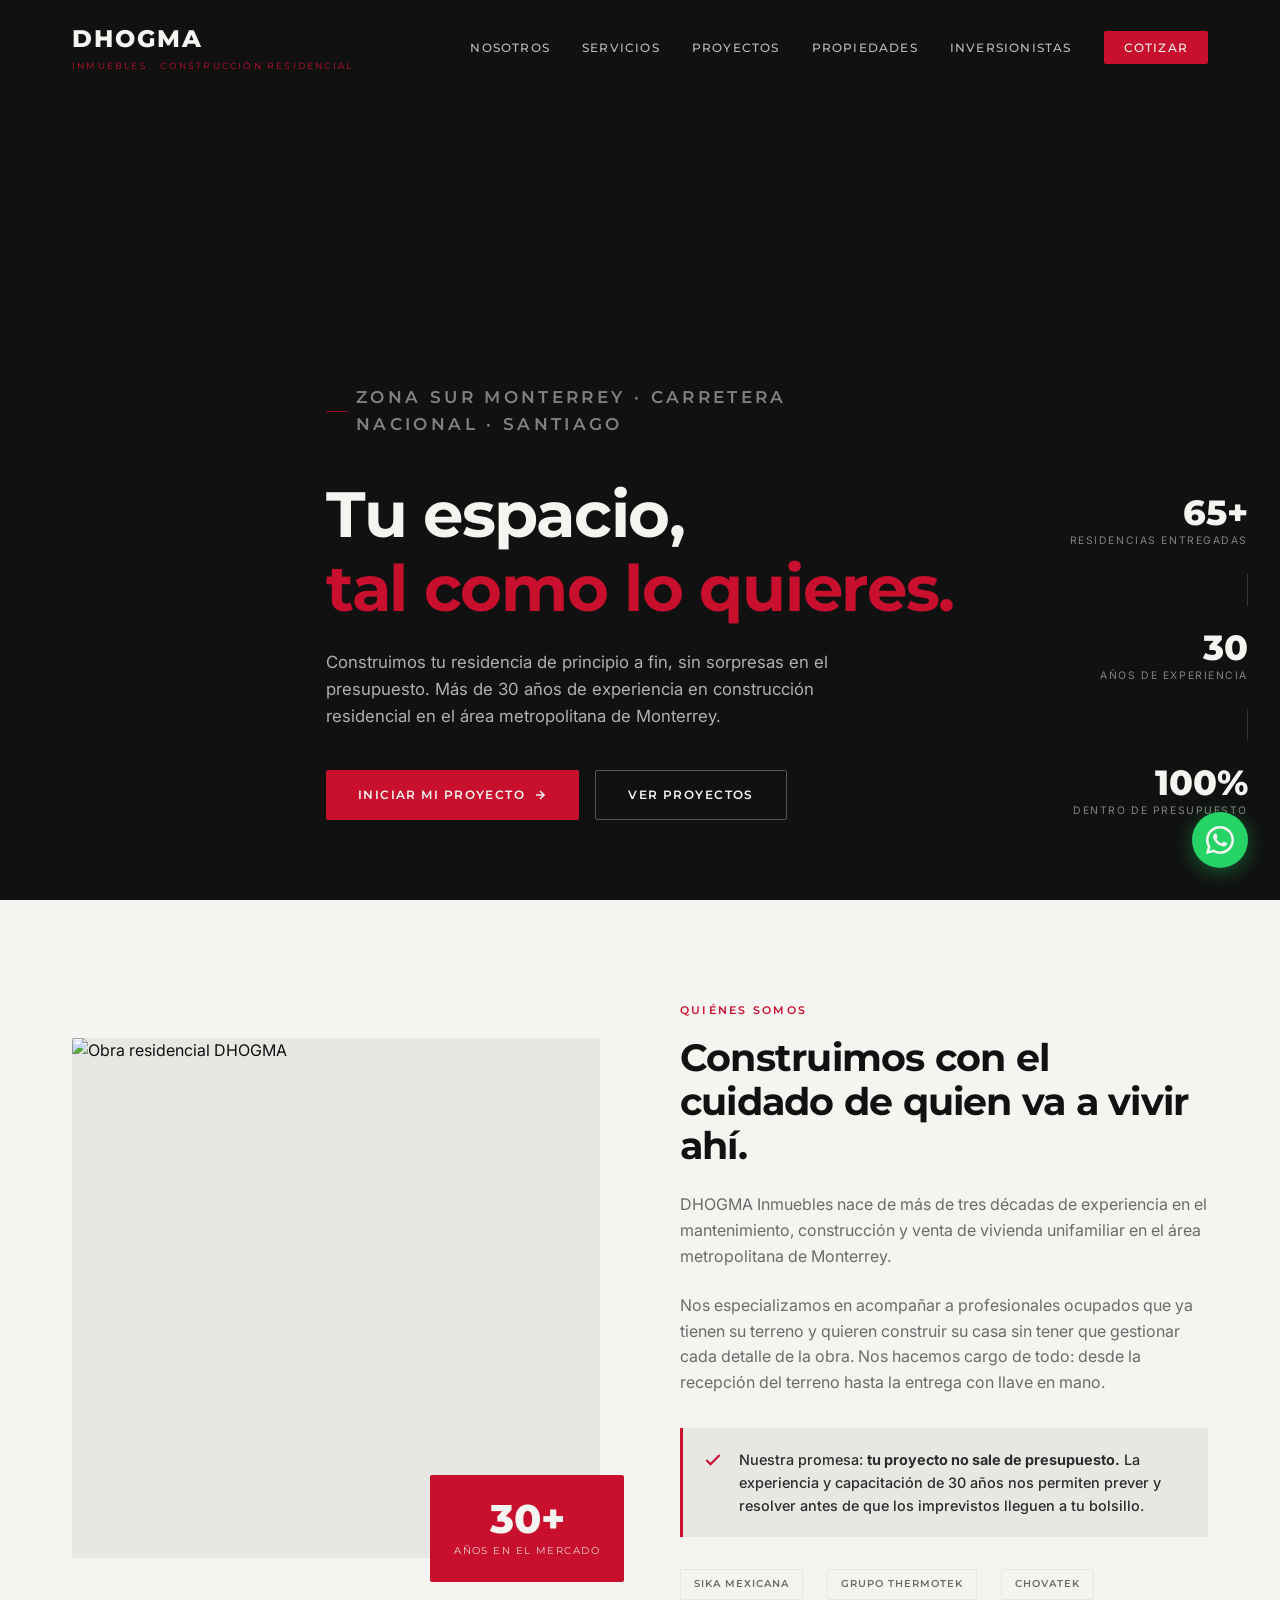
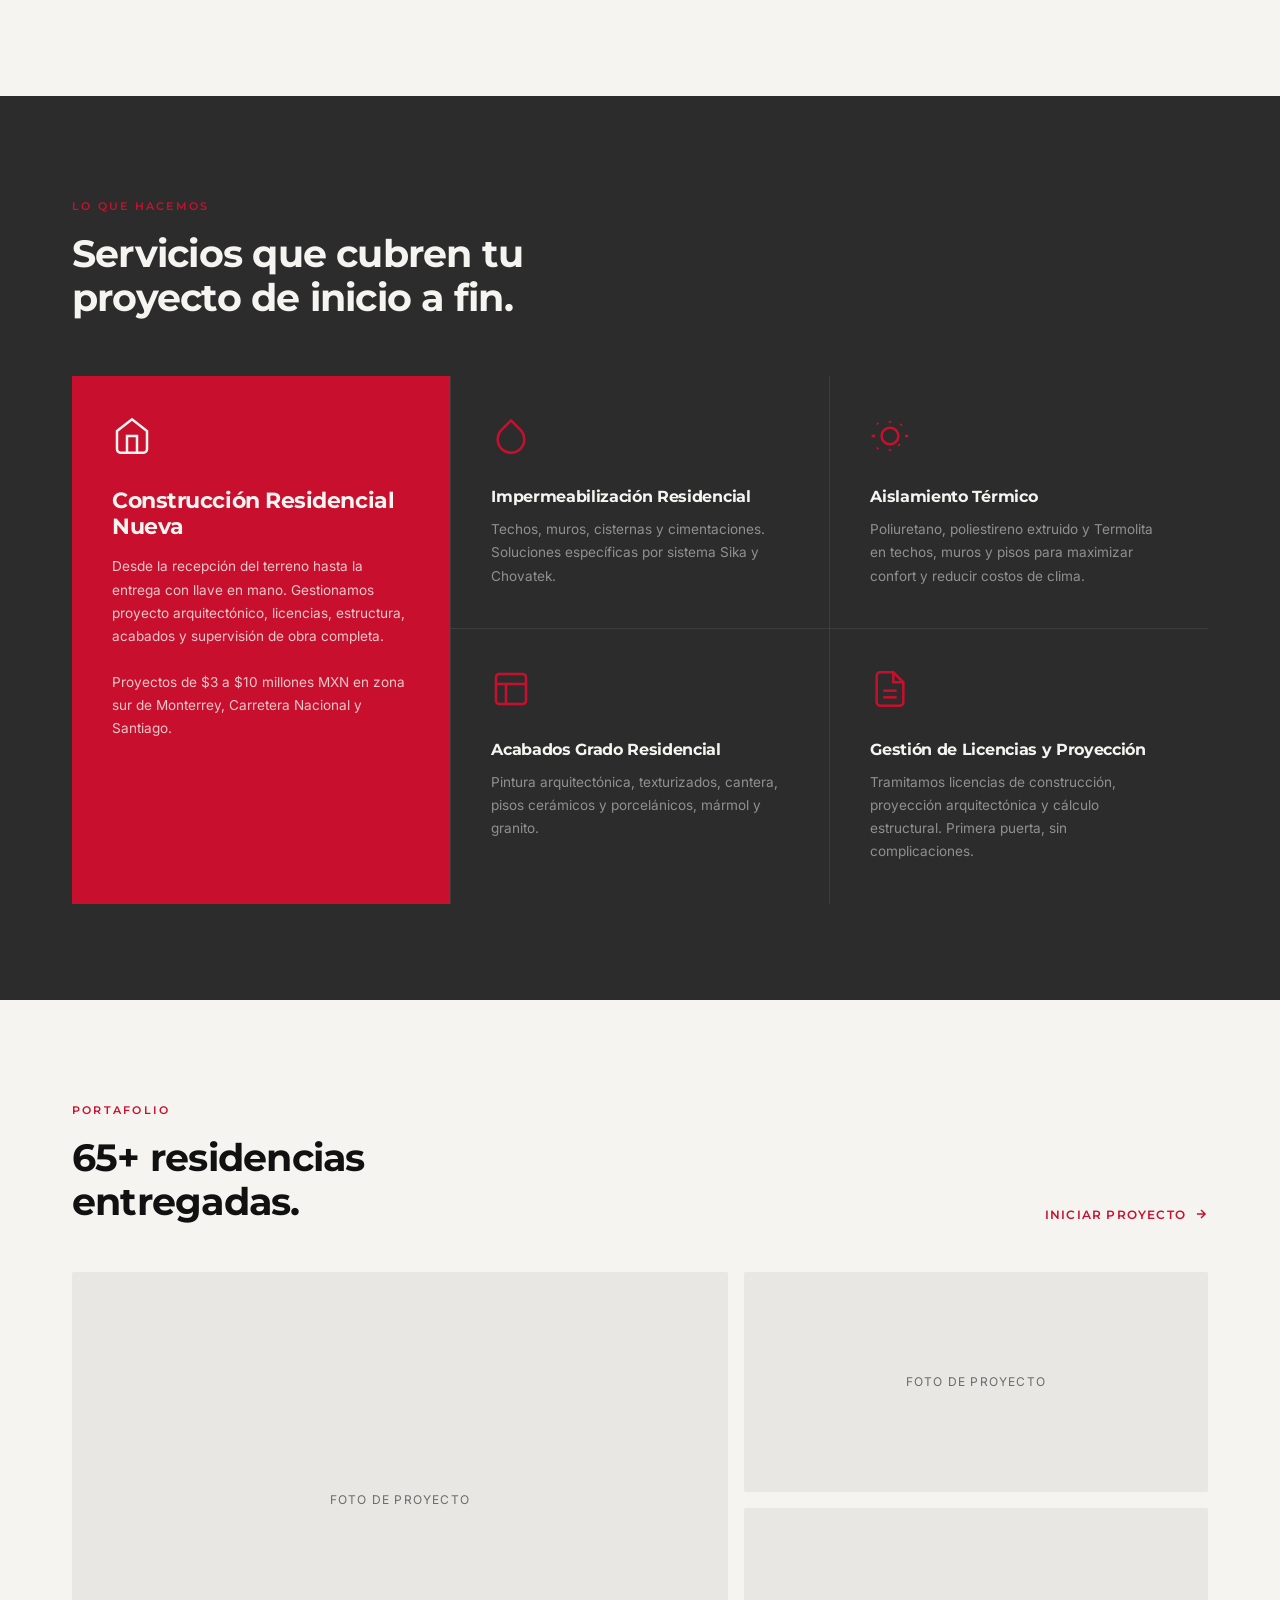
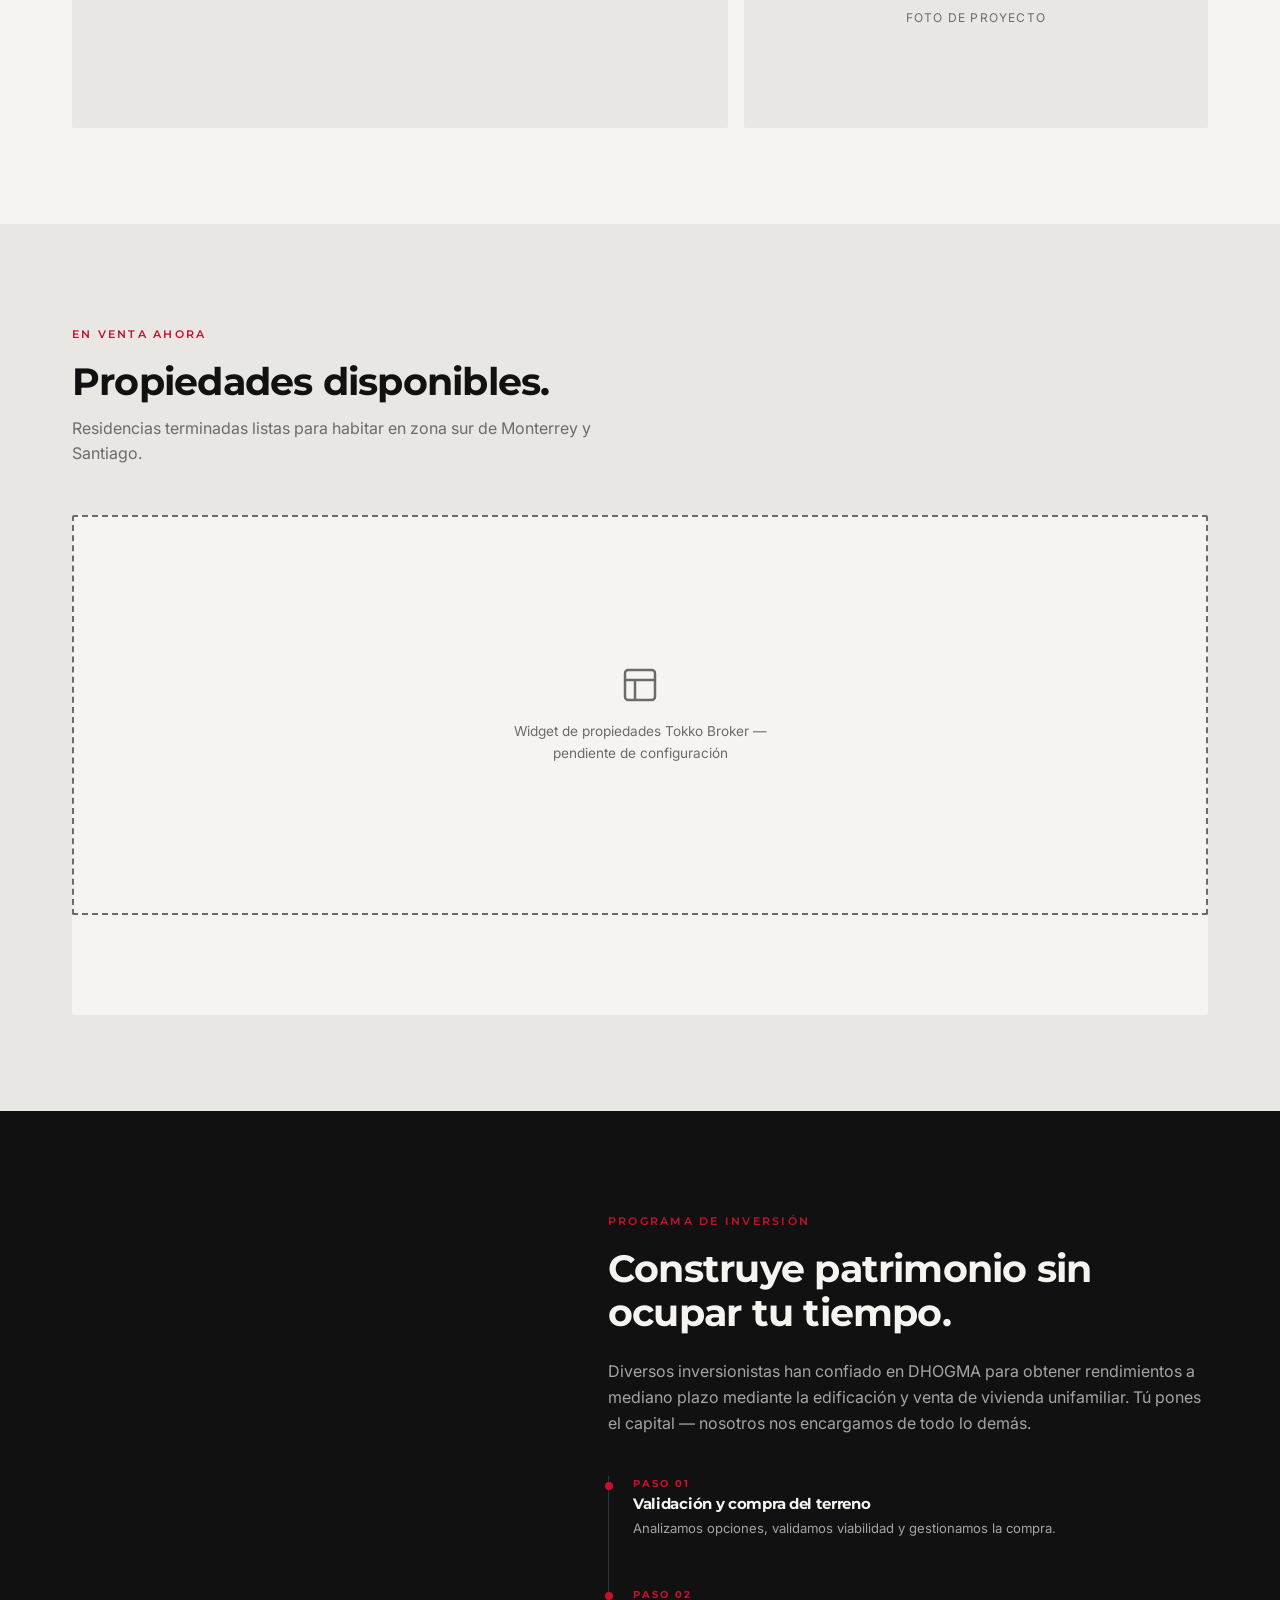
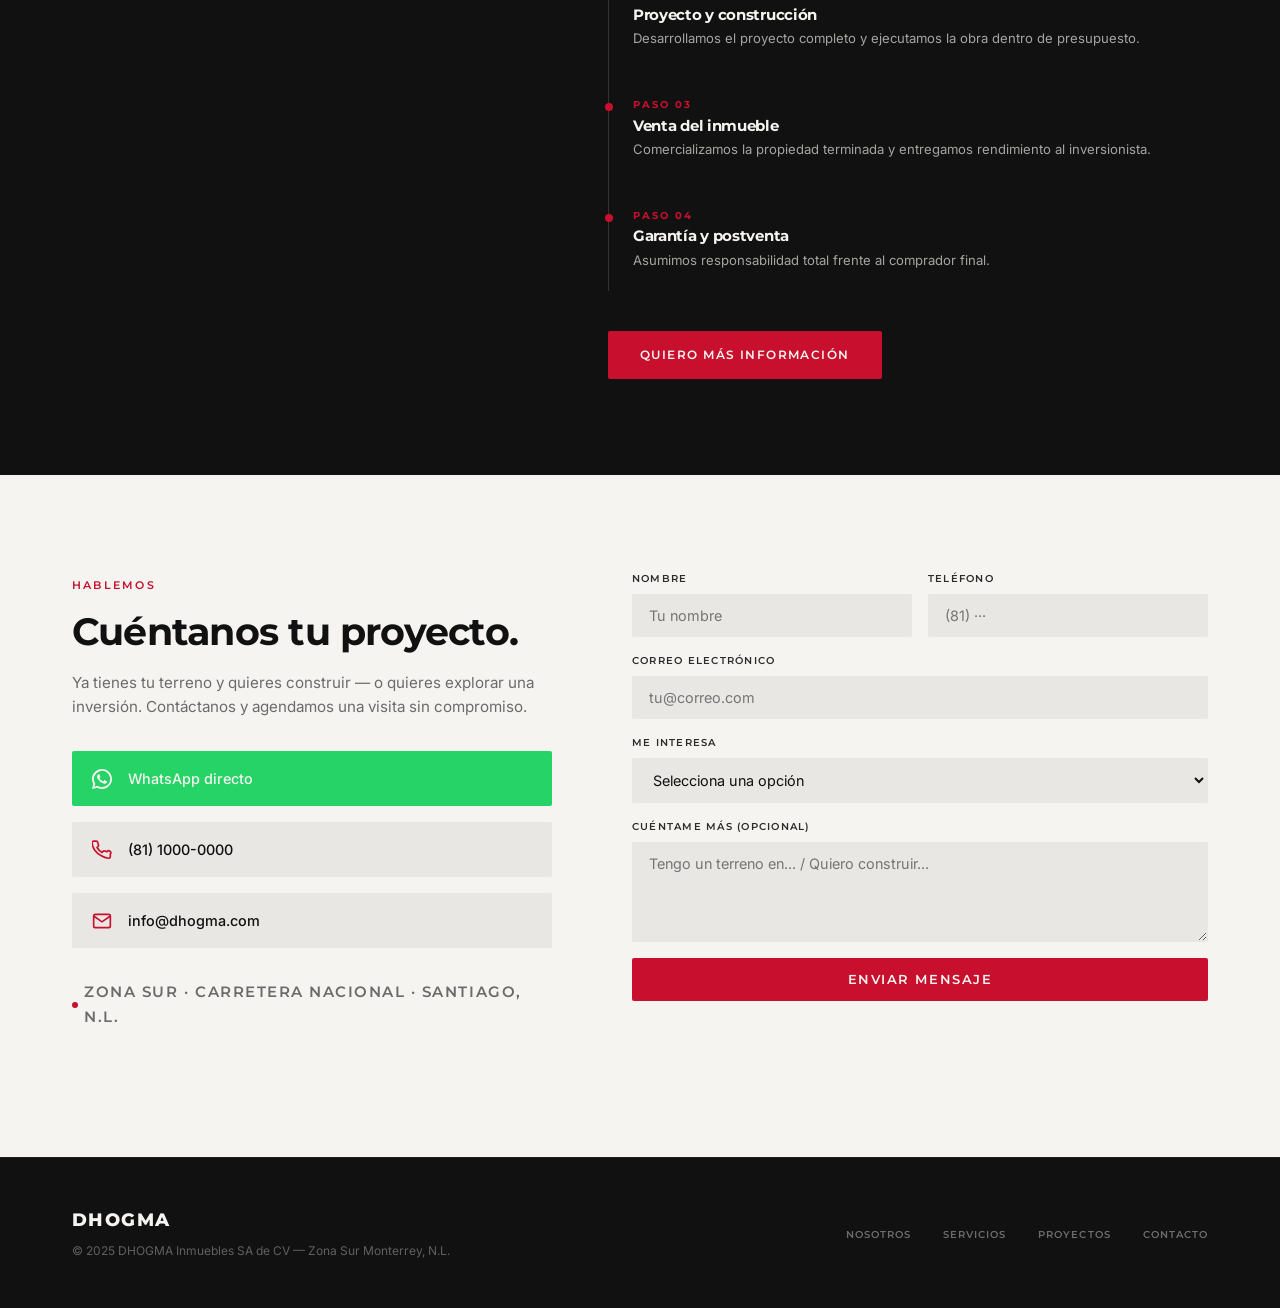
==== index.html @ c8e058e9 "Initial commit — DHOGMA Inmuebles static site" ====
<!DOCTYPE html>
<html lang="es">
<head>
  <meta charset="UTF-8" />
  <meta name="viewport" content="width=device-width, initial-scale=1.0" />
  <title>DHOGMA Inmuebles — Construcción Residencial en Monterrey</title>
  <meta name="description" content="Más de 30 años construyendo residencias en zona sur de Monterrey y Santiago. Proyecto y construcción sin salir de presupuesto." />
  <meta name="keywords" content="construcción residencial Monterrey, constructora zona sur Monterrey, construcción Santiago NL, impermeabilización Monterrey" />

  <!-- Open Graph -->
  <meta property="og:title" content="DHOGMA Inmuebles — Tu espacio, tal como lo quieres" />
  <meta property="og:description" content="Más de 30 años construyendo residencias. Sin salir de presupuesto." />
  <meta property="og:type" content="website" />

  <!-- Fonts -->
  <link rel="preconnect" href="https://fonts.googleapis.com" />
  <link rel="preconnect" href="https://fonts.gstatic.com" crossorigin />
  <link href="https://fonts.googleapis.com/css2?family=Montserrat:wght@400;500;600;700;800&family=Inter:wght@400;500&display=swap" rel="stylesheet" />

  <link rel="stylesheet" href="css/styles.css" />

  <style>
    /* Fade-in animation */
    .fade-in {
      opacity: 0;
      transform: translateY(24px);
      transition: opacity 0.6s ease, transform 0.6s ease;
    }
    .fade-in.visible {
      opacity: 1;
      transform: translateY(0);
    }
  </style>
</head>
<body>

  <!-- ══════════════════════════════════════════
       NAVBAR
  ══════════════════════════════════════════ -->
  <nav class="navbar" id="navbar">
    <div class="container">
      <a href="#hero" class="logo">
        <span class="logo-name">DHOGMA</span>
        <span class="logo-sub">Inmuebles · Construcción Residencial</span>
      </a>

      <ul class="nav-links" id="nav-links">
        <li><a href="#nosotros">Nosotros</a></li>
        <li><a href="#servicios">Servicios</a></li>
        <li><a href="#proyectos">Proyectos</a></li>
        <li><a href="#propiedades">Propiedades</a></li>
        <li><a href="#inversionistas">Inversionistas</a></li>
        <li><a href="#contacto" class="nav-cta">Cotizar</a></li>
      </ul>

      <button class="hamburger" id="hamburger" aria-label="Menú">
        <span></span><span></span><span></span>
      </button>
    </div>
  </nav>

  <!-- ══════════════════════════════════════════
       HERO
  ══════════════════════════════════════════ -->
  <section id="hero">
    <div class="hero-bg"></div>
    <div class="hero-overlay"></div>

    <div class="container">
      <div class="hero-content">
        <p class="hero-tag">Zona Sur Monterrey · Carretera Nacional · Santiago</p>

        <h1>Tu espacio,<br /><em>tal como lo quieres.</em></h1>

        <p>
          Construimos tu residencia de principio a fin, sin sorpresas en el presupuesto.
          Más de 30 años de experiencia en construcción residencial en el área metropolitana de Monterrey.
        </p>

        <div class="hero-actions">
          <a href="#contacto" class="btn-primary">
            Iniciar mi proyecto
            <svg width="14" height="14" viewBox="0 0 24 24" fill="none" stroke="currentColor" stroke-width="2.5"><path d="M5 12h14M12 5l7 7-7 7"/></svg>
          </a>
          <a href="#proyectos" class="btn-outline">Ver proyectos</a>
        </div>
      </div>
    </div>

    <div class="hero-stats">
      <div class="stat-item">
        <div class="stat-number">65+</div>
        <div class="stat-label">Residencias entregadas</div>
      </div>
      <div class="stat-divider"></div>
      <div class="stat-item">
        <div class="stat-number">30</div>
        <div class="stat-label">Años de experiencia</div>
      </div>
      <div class="stat-divider"></div>
      <div class="stat-item">
        <div class="stat-number">100%</div>
        <div class="stat-label">Dentro de presupuesto</div>
      </div>
    </div>
  </section>

  <!-- ══════════════════════════════════════════
       NOSOTROS
  ══════════════════════════════════════════ -->
  <section id="nosotros">
    <div class="container">
      <div class="nosotros-grid">

        <div class="nosotros-image fade-in">
          <!-- Reemplazar con foto real de obra -->
          <img
            src="assets/images/nosotros.jpg"
            alt="Obra residencial DHOGMA"
            onerror="this.style.background='#E8E7E3'; this.style.minHeight='520px'; this.removeAttribute('src');"
          />
          <div class="nosotros-image-badge">
            <div class="num">30+</div>
            <div class="text">Años en el mercado</div>
          </div>
        </div>

        <div class="nosotros-content fade-in">
          <span class="section-label">Quiénes somos</span>
          <h2>Construimos con el cuidado de quien va a vivir ahí.</h2>

          <p>
            DHOGMA Inmuebles nace de más de tres décadas de experiencia en el
            mantenimiento, construcción y venta de vivienda unifamiliar en el área
            metropolitana de Monterrey.
          </p>

          <p>
            Nos especializamos en acompañar a profesionales ocupados que ya tienen
            su terreno y quieren construir su casa sin tener que gestionar cada
            detalle de la obra. Nos hacemos cargo de todo: desde la recepción del
            terreno hasta la entrega con llave en mano.
          </p>

          <div class="nosotros-promise">
            <svg width="20" height="20" viewBox="0 0 24 24" fill="none" stroke="#C8102E" stroke-width="2.5" style="flex-shrink:0; margin-top:2px;"><polyline points="20 6 9 17 4 12"/></svg>
            <p>
              Nuestra promesa: <strong>tu proyecto no sale de presupuesto.</strong>
              La experiencia y capacitación de 30 años nos permiten prever y resolver
              antes de que los imprevistos lleguen a tu bolsillo.
            </p>
          </div>

          <div class="certifications">
            <span class="cert-tag">Sika Mexicana</span>
            <span class="cert-tag">Grupo Thermotek</span>
            <span class="cert-tag">Chovatek</span>
          </div>
        </div>

      </div>
    </div>
  </section>

  <!-- ══════════════════════════════════════════
       SERVICIOS
  ══════════════════════════════════════════ -->
  <section id="servicios">
    <div class="container">
      <span class="section-label">Lo que hacemos</span>
      <h2>Servicios que cubren tu proyecto de inicio a fin.</h2>

      <div class="servicios-grid fade-in">

        <!-- FEATURED -->
        <div class="servicio-card featured">
          <svg class="servicio-icon" viewBox="0 0 24 24" fill="none" stroke="currentColor" stroke-width="1.5">
            <path d="M3 9l9-7 9 7v11a2 2 0 01-2 2H5a2 2 0 01-2-2z"/><polyline points="9 22 9 12 15 12 15 22"/>
          </svg>
          <h3>Construcción Residencial Nueva</h3>
          <p>
            Desde la recepción del terreno hasta la entrega con llave en mano.
            Gestionamos proyecto arquitectónico, licencias, estructura, acabados y
            supervisión de obra completa.<br /><br />
            Proyectos de $3 a $10 millones MXN en zona sur de Monterrey, Carretera
            Nacional y Santiago.
          </p>
        </div>

        <!-- Impermeabilización -->
        <div class="servicio-card">
          <svg class="servicio-icon" viewBox="0 0 24 24" fill="none" stroke="currentColor" stroke-width="1.5">
            <path d="M12 2.69l5.66 5.66a8 8 0 11-11.31 0z"/>
          </svg>
          <h3>Impermeabilización Residencial</h3>
          <p>Techos, muros, cisternas y cimentaciones. Soluciones específicas por sistema Sika y Chovatek.</p>
        </div>

        <!-- Aislamiento -->
        <div class="servicio-card">
          <svg class="servicio-icon" viewBox="0 0 24 24" fill="none" stroke="currentColor" stroke-width="1.5">
            <path d="M12 3v1m0 16v1M4.22 4.22l.7.7m12.16 12.16l.7.7M1 12h2m18 0h2M4.22 19.78l.7-.7M18.36 5.64l.7-.7"/><circle cx="12" cy="12" r="5"/>
          </svg>
          <h3>Aislamiento Térmico</h3>
          <p>Poliuretano, poliestireno extruido y Termolita en techos, muros y pisos para maximizar confort y reducir costos de clima.</p>
        </div>

        <!-- Acabados -->
        <div class="servicio-card">
          <svg class="servicio-icon" viewBox="0 0 24 24" fill="none" stroke="currentColor" stroke-width="1.5">
            <rect x="3" y="3" width="18" height="18" rx="2"/><path d="M3 9h18M9 21V9"/>
          </svg>
          <h3>Acabados Grado Residencial</h3>
          <p>Pintura arquitectónica, texturizados, cantera, pisos cerámicos y porcelánicos, mármol y granito.</p>
        </div>

        <!-- Servicios indirectos -->
        <div class="servicio-card">
          <svg class="servicio-icon" viewBox="0 0 24 24" fill="none" stroke="currentColor" stroke-width="1.5">
            <path d="M14 2H6a2 2 0 00-2 2v16a2 2 0 002 2h12a2 2 0 002-2V8z"/><polyline points="14 2 14 8 20 8"/><line x1="16" y1="13" x2="8" y2="13"/><line x1="16" y1="17" x2="8" y2="17"/>
          </svg>
          <h3>Gestión de Licencias y Proyección</h3>
          <p>Tramitamos licencias de construcción, proyección arquitectónica y cálculo estructural. Primera puerta, sin complicaciones.</p>
        </div>

      </div>
    </div>
  </section>

  <!-- ══════════════════════════════════════════
       PROYECTOS
  ══════════════════════════════════════════ -->
  <section id="proyectos">
    <div class="container">
      <div class="proyectos-header fade-in">
        <div>
          <span class="section-label">Portafolio</span>
          <h2>65+ residencias entregadas.</h2>
        </div>
        <a href="#contacto">
          Iniciar proyecto
          <svg width="14" height="14" viewBox="0 0 24 24" fill="none" stroke="currentColor" stroke-width="2.5"><path d="M5 12h14M12 5l7 7-7 7"/></svg>
        </a>
      </div>

      <div class="proyectos-grid fade-in">

        <div class="proyecto-card">
          <!-- Reemplazar con foto real -->
          <div class="proyecto-placeholder">Foto de proyecto</div>
          <div class="proyecto-overlay">
            <div class="proyecto-info">
              <h4>Residencia Cumbres</h4>
              <span>Medio-Alto · 280 m²</span>
            </div>
          </div>
        </div>

        <div class="proyecto-card">
          <div class="proyecto-placeholder">Foto de proyecto</div>
          <div class="proyecto-overlay">
            <div class="proyecto-info">
              <h4>Residencia Santiago</h4>
              <span>Lujo · 420 m²</span>
            </div>
          </div>
        </div>

        <div class="proyecto-card">
          <div class="proyecto-placeholder">Foto de proyecto</div>
          <div class="proyecto-overlay">
            <div class="proyecto-info">
              <h4>Residencia Carretera Nacional</h4>
              <span>Medio-Alto · 310 m²</span>
            </div>
          </div>
        </div>

      </div>
    </div>
  </section>

  <!-- ══════════════════════════════════════════
       PROPIEDADES — Tokko Broker Widget
  ══════════════════════════════════════════ -->
  <section id="propiedades">
    <div class="container">
      <span class="section-label">En venta ahora</span>
      <h2>Propiedades disponibles.</h2>
      <p class="section-intro">Residencias terminadas listas para habitar en zona sur de Monterrey y Santiago.</p>

      <div class="tokko-embed-wrapper">
        <!--
          ══════════════════════════════════════════════════════
          TOKKO BROKER WIDGET — Instrucciones de instalación:

          1. Ingresa a tu cuenta de Tokko Broker
          2. Ve a: Configuración → Integraciones → Widget
          3. Personaliza el widget con tu API key
          4. Copia el código iframe o script que genera
          5. Reemplaza este bloque de comentario con ese código

          Ejemplo de estructura típica:
          <iframe src="https://tokkobroker.com/widget/?key=TU_API_KEY&..."></iframe>
          ══════════════════════════════════════════════════════
        -->
        <div class="tokko-placeholder">
          <svg width="40" height="40" viewBox="0 0 24 24" fill="none" stroke="currentColor" stroke-width="1.5" style="color:#6B6B6B">
            <rect x="3" y="3" width="18" height="18" rx="2"/><path d="M3 9h18M9 21V9"/>
          </svg>
          <p>Widget de propiedades Tokko Broker — pendiente de configuración</p>
        </div>
      </div>
    </div>
  </section>

  <!-- ══════════════════════════════════════════
       INVERSIONISTAS
  ══════════════════════════════════════════ -->
  <section id="inversionistas">
    <div class="container">
      <div class="inversionistas-content fade-in">
        <span class="section-label">Programa de inversión</span>
        <h2>Construye patrimonio sin ocupar tu tiempo.</h2>

        <p>
          Diversos inversionistas han confiado en DHOGMA para obtener rendimientos
          a mediano plazo mediante la edificación y venta de vivienda unifamiliar.
          Tú pones el capital — nosotros nos encargamos de todo lo demás.
        </p>

        <div class="proceso-steps">
          <div class="paso">
            <div class="paso-num">Paso 01</div>
            <h4>Validación y compra del terreno</h4>
            <p>Analizamos opciones, validamos viabilidad y gestionamos la compra.</p>
          </div>
          <div class="paso">
            <div class="paso-num">Paso 02</div>
            <h4>Proyecto y construcción</h4>
            <p>Desarrollamos el proyecto completo y ejecutamos la obra dentro de presupuesto.</p>
          </div>
          <div class="paso">
            <div class="paso-num">Paso 03</div>
            <h4>Venta del inmueble</h4>
            <p>Comercializamos la propiedad terminada y entregamos rendimiento al inversionista.</p>
          </div>
          <div class="paso">
            <div class="paso-num">Paso 04</div>
            <h4>Garantía y postventa</h4>
            <p>Asumimos responsabilidad total frente al comprador final.</p>
          </div>
        </div>

        <a href="#contacto" class="btn-primary">Quiero más información</a>
      </div>
    </div>
  </section>

  <!-- ══════════════════════════════════════════
       CONTACTO
  ══════════════════════════════════════════ -->
  <section id="contacto">
    <div class="container">
      <div class="contacto-grid">

        <div class="contacto-info fade-in">
          <span class="section-label">Hablemos</span>
          <h2>Cuéntanos tu proyecto.</h2>
          <p>
            Ya tienes tu terreno y quieres construir — o quieres explorar una inversión.
            Contáctanos y agendamos una visita sin compromiso.
          </p>

          <div class="contacto-links">
            <a
              href="https://wa.me/528110000000?text=Hola%2C%20me%20interesa%20conocer%20más%20sobre%20sus%20servicios%20de%20construcción"
              class="contacto-link whatsapp"
              target="_blank"
              rel="noopener"
            >
              <svg viewBox="0 0 24 24" fill="currentColor">
                <path d="M17.472 14.382c-.297-.149-1.758-.867-2.03-.967-.273-.099-.471-.148-.67.15-.197.297-.767.966-.94 1.164-.173.199-.347.223-.644.075-.297-.15-1.255-.463-2.39-1.475-.883-.788-1.48-1.761-1.653-2.059-.173-.297-.018-.458.13-.606.134-.133.298-.347.446-.52.149-.174.198-.298.298-.497.099-.198.05-.371-.025-.52-.075-.149-.669-1.612-.916-2.207-.242-.579-.487-.5-.669-.51-.173-.008-.371-.01-.57-.01-.198 0-.52.074-.792.372-.272.297-1.04 1.016-1.04 2.479 0 1.462 1.065 2.875 1.213 3.074.149.198 2.096 3.2 5.077 4.487.709.306 1.262.489 1.694.625.712.227 1.36.195 1.871.118.571-.085 1.758-.719 2.006-1.413.248-.694.248-1.289.173-1.413-.074-.124-.272-.198-.57-.347z"/>
                <path d="M12 0C5.373 0 0 5.373 0 12c0 2.136.563 4.14 1.537 5.876L0 24l6.281-1.513A11.94 11.94 0 0012 24c6.627 0 12-5.373 12-12S18.627 0 12 0zm0 21.818a9.818 9.818 0 01-5.006-1.374l-.36-.213-3.727.977.994-3.634-.234-.374A9.818 9.818 0 1112 21.818z"/>
              </svg>
              WhatsApp directo
            </a>

            <a href="tel:+528110000000" class="contacto-link">
              <svg viewBox="0 0 24 24" fill="none" stroke="currentColor" stroke-width="2">
                <path d="M22 16.92v3a2 2 0 01-2.18 2 19.79 19.79 0 01-8.63-3.07A19.5 19.5 0 013.09 12a19.79 19.79 0 01-3.07-8.67A2 2 0 012 1.28h3a2 2 0 012 1.72 12.84 12.84 0 00.7 2.81 2 2 0 01-.45 2.11L6.09 9a16 16 0 006 6l1.08-1.26a2 2 0 012.11-.45 12.84 12.84 0 002.81.7A2 2 0 0122 16.92z"/>
              </svg>
              (81) 1000-0000
            </a>

            <a href="mailto:info@dhogma.com" class="contacto-link">
              <svg viewBox="0 0 24 24" fill="none" stroke="currentColor" stroke-width="2">
                <path d="M4 4h16c1.1 0 2 .9 2 2v12c0 1.1-.9 2-2 2H4c-1.1 0-2-.9-2-2V6c0-1.1.9-2 2-2z"/><polyline points="22,6 12,13 2,6"/>
              </svg>
              info@dhogma.com
            </a>
          </div>

          <p class="zona-badge">Zona Sur · Carretera Nacional · Santiago, N.L.</p>
        </div>

        <div class="fade-in">
          <form id="contact-form" class="contacto-form">
            <!-- Web3Forms access key — reemplazar con tu key real de web3forms.com -->
            <input type="hidden" name="access_key" value="TU_WEB3FORMS_KEY_AQUI" />
            <input type="hidden" name="subject" value="Nuevo contacto desde dhogma.com" />
            <input type="hidden" name="redirect" value="false" />
            <input type="checkbox" name="botcheck" style="display:none" />

            <div class="form-row">
              <div class="form-group">
                <label for="nombre">Nombre</label>
                <input type="text" id="nombre" name="nombre" required placeholder="Tu nombre" />
              </div>
              <div class="form-group">
                <label for="telefono">Teléfono</label>
                <input type="tel" id="telefono" name="telefono" required placeholder="(81) ···" />
              </div>
            </div>

            <div class="form-group">
              <label for="email">Correo electrónico</label>
              <input type="email" id="email" name="email" required placeholder="tu@correo.com" />
            </div>

            <div class="form-group">
              <label for="interes">Me interesa</label>
              <select id="interes" name="interes">
                <option value="">Selecciona una opción</option>
                <option value="construccion">Construir mi residencia</option>
                <option value="remodelacion">Remodelación</option>
                <option value="inversion">Programa de inversionistas</option>
                <option value="impermeabilizacion">Impermeabilización / Mantenimiento</option>
                <option value="otro">Otro</option>
              </select>
            </div>

            <div class="form-group">
              <label for="mensaje">Cuéntame más (opcional)</label>
              <textarea id="mensaje" name="mensaje" placeholder="Tengo un terreno en... / Quiero construir..."></textarea>
            </div>

            <button type="submit" class="btn-primary" style="width:100%; justify-content:center; border:none; cursor:pointer; font-size:0.8rem;">
              Enviar mensaje
            </button>
          </form>

          <div id="form-success" class="form-success">
            ¡Mensaje recibido! Te contactamos en menos de 24 horas.
          </div>
        </div>

      </div>
    </div>
  </section>

  <!-- ══════════════════════════════════════════
       FOOTER
  ══════════════════════════════════════════ -->
  <footer>
    <div class="container">
      <div class="footer-inner">
        <div>
          <div class="logo-name" style="font-family:'Montserrat',sans-serif; font-size:1.1rem; font-weight:800; letter-spacing:0.08em; color:#F5F4F0;">DHOGMA</div>
          <div class="footer-copy" style="margin-top:0.4rem;">
            © 2025 DHOGMA Inmuebles SA de CV — Zona Sur Monterrey, N.L.
          </div>
        </div>

        <ul class="footer-links">
          <li><a href="#nosotros">Nosotros</a></li>
          <li><a href="#servicios">Servicios</a></li>
          <li><a href="#proyectos">Proyectos</a></li>
          <li><a href="#contacto">Contacto</a></li>
        </ul>
      </div>
    </div>
  </footer>

  <!-- ══════════════════════════════════════════
       WHATSAPP FLOAT
  ══════════════════════════════════════════ -->
  <a
    href="https://wa.me/528110000000?text=Hola%2C%20me%20interesa%20conocer%20más%20sobre%20sus%20servicios%20de%20construcción"
    class="wa-float"
    target="_blank"
    rel="noopener"
    aria-label="Contactar por WhatsApp"
  >
    <svg viewBox="0 0 24 24" fill="currentColor">
      <path d="M17.472 14.382c-.297-.149-1.758-.867-2.03-.967-.273-.099-.471-.148-.67.15-.197.297-.767.966-.94 1.164-.173.199-.347.223-.644.075-.297-.15-1.255-.463-2.39-1.475-.883-.788-1.48-1.761-1.653-2.059-.173-.297-.018-.458.13-.606.134-.133.298-.347.446-.52.149-.174.198-.298.298-.497.099-.198.05-.371-.025-.52-.075-.149-.669-1.612-.916-2.207-.242-.579-.487-.5-.669-.51-.173-.008-.371-.01-.57-.01-.198 0-.52.074-.792.372-.272.297-1.04 1.016-1.04 2.479 0 1.462 1.065 2.875 1.213 3.074.149.198 2.096 3.2 5.077 4.487.709.306 1.262.489 1.694.625.712.227 1.36.195 1.871.118.571-.085 1.758-.719 2.006-1.413.248-.694.248-1.289.173-1.413-.074-.124-.272-.198-.57-.347z"/>
      <path d="M12 0C5.373 0 0 5.373 0 12c0 2.136.563 4.14 1.537 5.876L0 24l6.281-1.513A11.94 11.94 0 0012 24c6.627 0 12-5.373 12-12S18.627 0 12 0zm0 21.818a9.818 9.818 0 01-5.006-1.374l-.36-.213-3.727.977.994-3.634-.234-.374A9.818 9.818 0 1112 21.818z"/>
    </svg>
  </a>

  <script src="js/main.js"></script>
</body>
</html>
---- css/styles.css ----
/* ============================================================
   DHOGMA INMUEBLES — Styles
   Palette: Red #C8102E | Concrete #2C2C2C | Black #111 | White #F5F4F0
   ============================================================ */

:root {
  --red:      #C8102E;
  --red-dark: #A00D24;
  --concrete: #2C2C2C;
  --black:    #111111;
  --white:    #F5F4F0;
  --gray-mid: #6B6B6B;
  --gray-light: #E8E7E3;
  --font-heading: 'Montserrat', sans-serif;
  --font-body:    'Inter', sans-serif;
}

*, *::before, *::after { box-sizing: border-box; margin: 0; padding: 0; }

html { scroll-behavior: smooth; }

body {
  font-family: var(--font-body);
  background: var(--white);
  color: var(--black);
  line-height: 1.6;
  overflow-x: hidden;
}

img { display: block; max-width: 100%; }
a  { text-decoration: none; color: inherit; }

/* ── Typography ── */
h1, h2, h3, h4 {
  font-family: var(--font-heading);
  font-weight: 700;
  line-height: 1.15;
  letter-spacing: -0.02em;
}

.section-label {
  display: inline-block;
  font-family: var(--font-heading);
  font-size: 0.7rem;
  font-weight: 600;
  letter-spacing: 0.2em;
  text-transform: uppercase;
  color: var(--red);
  margin-bottom: 1rem;
}

/* ── Layout ── */
.container {
  max-width: 1200px;
  margin: 0 auto;
  padding: 0 2rem;
}

section { padding: 6rem 0; }

/* ============================================================
   NAVBAR
   ============================================================ */
.navbar {
  position: fixed;
  top: 0; left: 0; right: 0;
  z-index: 100;
  padding: 1.25rem 0;
  transition: background 0.3s, box-shadow 0.3s;
}

.navbar.scrolled {
  background: var(--black);
  box-shadow: 0 2px 20px rgba(0,0,0,0.3);
}

.navbar .container {
  display: flex;
  align-items: center;
  justify-content: space-between;
}

.logo {
  display: flex;
  flex-direction: column;
  gap: 1px;
}

.logo-name {
  font-family: var(--font-heading);
  font-size: 1.5rem;
  font-weight: 800;
  color: var(--white);
  letter-spacing: 0.08em;
  text-transform: uppercase;
}

.logo-sub {
  font-family: var(--font-heading);
  font-size: 0.55rem;
  font-weight: 400;
  color: var(--red);
  letter-spacing: 0.25em;
  text-transform: uppercase;
}

.nav-links {
  display: flex;
  align-items: center;
  gap: 2rem;
  list-style: none;
}

.nav-links a {
  font-family: var(--font-heading);
  font-size: 0.75rem;
  font-weight: 500;
  letter-spacing: 0.1em;
  text-transform: uppercase;
  color: rgba(245,244,240,0.75);
  transition: color 0.2s;
}

.nav-links a:hover { color: var(--white); }

.nav-cta {
  background: var(--red) !important;
  color: var(--white) !important;
  padding: 0.55rem 1.25rem;
  border-radius: 2px;
  transition: background 0.2s !important;
}

.nav-cta:hover { background: var(--red-dark) !important; }

.hamburger {
  display: none;
  flex-direction: column;
  gap: 5px;
  cursor: pointer;
  background: none;
  border: none;
  padding: 4px;
}

.hamburger span {
  display: block;
  width: 24px;
  height: 2px;
  background: var(--white);
  transition: transform 0.3s, opacity 0.3s;
}

/* ============================================================
   HERO
   ============================================================ */
#hero {
  position: relative;
  height: 100vh;
  min-height: 600px;
  display: flex;
  align-items: flex-end;
  padding-bottom: 5rem;
  background: var(--black);
  overflow: hidden;
}

.hero-bg {
  position: absolute;
  inset: 0;
  background: url('../assets/images/hero.jpg') center/cover no-repeat;
  opacity: 0.45;
  transform: scale(1.03);
  transition: transform 8s ease-out;
}

.hero-bg.loaded { transform: scale(1); }

.hero-overlay {
  position: absolute;
  inset: 0;
  background: linear-gradient(
    to top,
    rgba(17,17,17,0.92) 0%,
    rgba(17,17,17,0.3) 60%,
    transparent 100%
  );
}

.hero-content {
  position: relative;
  z-index: 2;
  max-width: 800px;
}

.hero-tag {
  display: inline-flex;
  align-items: center;
  gap: 0.5rem;
  font-family: var(--font-heading);
  font-size: 0.65rem;
  font-weight: 600;
  letter-spacing: 0.2em;
  text-transform: uppercase;
  color: var(--white);
  opacity: 0.7;
  margin-bottom: 1.25rem;
}

.hero-tag::before {
  content: '';
  display: block;
  width: 2rem;
  height: 1px;
  background: var(--red);
}

.hero-content h1 {
  font-size: clamp(2.5rem, 5vw, 4.5rem);
  color: var(--white);
  margin-bottom: 1.5rem;
}

.hero-content h1 em {
  font-style: normal;
  color: var(--red);
}

.hero-content p {
  font-size: 1.05rem;
  color: rgba(245,244,240,0.7);
  max-width: 520px;
  margin-bottom: 2.5rem;
}

.hero-actions {
  display: flex;
  gap: 1rem;
  flex-wrap: wrap;
}

.btn-primary {
  display: inline-flex;
  align-items: center;
  gap: 0.5rem;
  background: var(--red);
  color: var(--white);
  font-family: var(--font-heading);
  font-size: 0.75rem;
  font-weight: 600;
  letter-spacing: 0.12em;
  text-transform: uppercase;
  padding: 0.9rem 2rem;
  border-radius: 2px;
  transition: background 0.2s, transform 0.2s;
}

.btn-primary:hover {
  background: var(--red-dark);
  transform: translateY(-1px);
}

.btn-outline {
  display: inline-flex;
  align-items: center;
  gap: 0.5rem;
  background: transparent;
  color: var(--white);
  font-family: var(--font-heading);
  font-size: 0.75rem;
  font-weight: 600;
  letter-spacing: 0.12em;
  text-transform: uppercase;
  padding: 0.9rem 2rem;
  border: 1px solid rgba(245,244,240,0.3);
  border-radius: 2px;
  transition: border-color 0.2s, background 0.2s;
}

.btn-outline:hover {
  border-color: var(--white);
  background: rgba(245,244,240,0.05);
}

.hero-stats {
  position: absolute;
  right: 2rem;
  bottom: 5rem;
  z-index: 2;
  display: flex;
  flex-direction: column;
  gap: 1.5rem;
  align-items: flex-end;
}

.stat-item {
  text-align: right;
}

.stat-number {
  font-family: var(--font-heading);
  font-size: 2.2rem;
  font-weight: 800;
  color: var(--white);
  line-height: 1;
}

.stat-label {
  font-size: 0.65rem;
  letter-spacing: 0.15em;
  text-transform: uppercase;
  color: rgba(245,244,240,0.5);
  margin-top: 0.2rem;
}

.stat-divider {
  width: 1px;
  height: 2rem;
  background: rgba(245,244,240,0.15);
  align-self: flex-end;
}

/* ============================================================
   NOSOTROS
   ============================================================ */
#nosotros {
  background: var(--white);
}

.nosotros-grid {
  display: grid;
  grid-template-columns: 1fr 1fr;
  gap: 5rem;
  align-items: center;
}

.nosotros-image {
  position: relative;
}

.nosotros-image img {
  width: 100%;
  height: 520px;
  object-fit: cover;
  border-radius: 2px;
}

.nosotros-image-badge {
  position: absolute;
  bottom: -1.5rem;
  right: -1.5rem;
  background: var(--red);
  color: var(--white);
  padding: 1.5rem;
  border-radius: 2px;
  text-align: center;
  font-family: var(--font-heading);
}

.nosotros-image-badge .num {
  font-size: 2.5rem;
  font-weight: 800;
  line-height: 1;
}

.nosotros-image-badge .text {
  font-size: 0.6rem;
  letter-spacing: 0.15em;
  text-transform: uppercase;
  opacity: 0.85;
  margin-top: 0.25rem;
}

.nosotros-content h2 {
  font-size: clamp(1.8rem, 3vw, 2.8rem);
  color: var(--black);
  margin-bottom: 1.5rem;
}

.nosotros-content p {
  color: var(--gray-mid);
  font-size: 1rem;
  margin-bottom: 1.5rem;
}

.nosotros-promise {
  display: flex;
  align-items: flex-start;
  gap: 1rem;
  background: var(--gray-light);
  padding: 1.25rem;
  border-left: 3px solid var(--red);
  border-radius: 0 2px 2px 0;
  margin: 2rem 0;
}

.nosotros-promise p {
  margin: 0;
  font-size: 0.9rem;
  color: var(--concrete);
  font-weight: 500;
}

.certifications {
  display: flex;
  gap: 1.5rem;
  align-items: center;
  flex-wrap: wrap;
  margin-top: 2rem;
}

.cert-tag {
  font-family: var(--font-heading);
  font-size: 0.65rem;
  font-weight: 600;
  letter-spacing: 0.1em;
  text-transform: uppercase;
  color: var(--gray-mid);
  border: 1px solid var(--gray-light);
  padding: 0.4rem 0.8rem;
  border-radius: 2px;
}

/* ============================================================
   SERVICIOS
   ============================================================ */
#servicios {
  background: var(--concrete);
}

#servicios .section-label { color: var(--red); }

#servicios h2 {
  font-size: clamp(1.8rem, 3vw, 2.8rem);
  color: var(--white);
  margin-bottom: 3.5rem;
  max-width: 600px;
}

.servicios-grid {
  display: grid;
  grid-template-columns: repeat(3, 1fr);
  gap: 1.5px;
  background: rgba(245,244,240,0.08);
}

.servicio-card {
  background: var(--concrete);
  padding: 2.5rem;
  transition: background 0.2s;
  cursor: default;
}

.servicio-card:hover { background: #333; }

.servicio-icon {
  width: 2.5rem;
  height: 2.5rem;
  margin-bottom: 1.5rem;
  color: var(--red);
}

.servicio-card h3 {
  font-size: 1rem;
  color: var(--white);
  margin-bottom: 0.75rem;
  font-family: var(--font-heading);
}

.servicio-card p {
  font-size: 0.85rem;
  color: rgba(245,244,240,0.5);
  line-height: 1.7;
}

.servicio-card.featured {
  background: var(--red);
  grid-row: span 2;
}

.servicio-card.featured:hover { background: var(--red-dark); }

.servicio-card.featured h3 {
  font-size: 1.4rem;
  margin-bottom: 1rem;
}

.servicio-card.featured p { color: rgba(245,244,240,0.8); }

.servicio-card.featured .servicio-icon { color: var(--white); }

/* ============================================================
   PROYECTOS
   ============================================================ */
#proyectos {
  background: var(--white);
}

.proyectos-header {
  display: flex;
  justify-content: space-between;
  align-items: flex-end;
  margin-bottom: 3rem;
}

.proyectos-header h2 {
  font-size: clamp(1.8rem, 3vw, 2.8rem);
  max-width: 400px;
}

.proyectos-header a {
  font-family: var(--font-heading);
  font-size: 0.75rem;
  font-weight: 600;
  letter-spacing: 0.1em;
  text-transform: uppercase;
  color: var(--red);
  display: flex;
  align-items: center;
  gap: 0.5rem;
  transition: gap 0.2s;
}

.proyectos-header a:hover { gap: 0.75rem; }

.proyectos-grid {
  display: grid;
  grid-template-columns: repeat(12, 1fr);
  grid-template-rows: auto auto;
  gap: 1rem;
}

.proyecto-card {
  position: relative;
  overflow: hidden;
  border-radius: 2px;
  background: var(--gray-light);
  cursor: pointer;
}

.proyecto-card:nth-child(1) { grid-column: span 7; grid-row: span 2; }
.proyecto-card:nth-child(2) { grid-column: span 5; }
.proyecto-card:nth-child(3) { grid-column: span 5; }

.proyecto-card img {
  width: 100%;
  height: 100%;
  min-height: 220px;
  object-fit: cover;
  transition: transform 0.5s ease;
}

.proyecto-card:nth-child(1) img { min-height: 480px; }

.proyecto-card:hover img { transform: scale(1.04); }

.proyecto-overlay {
  position: absolute;
  inset: 0;
  background: linear-gradient(to top, rgba(17,17,17,0.85) 0%, transparent 55%);
  opacity: 0;
  transition: opacity 0.3s;
  display: flex;
  align-items: flex-end;
  padding: 1.5rem;
}

.proyecto-card:hover .proyecto-overlay { opacity: 1; }

.proyecto-info h4 {
  font-family: var(--font-heading);
  font-size: 0.9rem;
  color: var(--white);
}

.proyecto-info span {
  font-size: 0.7rem;
  color: rgba(245,244,240,0.6);
  letter-spacing: 0.1em;
  text-transform: uppercase;
}

/* Placeholder when no image */
.proyecto-placeholder {
  width: 100%;
  height: 100%;
  min-height: 220px;
  display: flex;
  align-items: center;
  justify-content: center;
  background: var(--gray-light);
  color: var(--gray-mid);
  font-size: 0.75rem;
  letter-spacing: 0.1em;
  text-transform: uppercase;
}

/* ============================================================
   PROPIEDADES (Tokko Widget)
   ============================================================ */
#propiedades {
  background: var(--gray-light);
}

#propiedades h2 {
  font-size: clamp(1.8rem, 3vw, 2.8rem);
  margin-bottom: 0.75rem;
}

#propiedades .section-intro {
  color: var(--gray-mid);
  font-size: 1rem;
  max-width: 520px;
  margin-bottom: 3rem;
}

.tokko-embed-wrapper {
  width: 100%;
  min-height: 500px;
  background: var(--white);
  border-radius: 2px;
  overflow: hidden;
  position: relative;
}

.tokko-placeholder {
  display: flex;
  flex-direction: column;
  align-items: center;
  justify-content: center;
  min-height: 400px;
  gap: 1rem;
  color: var(--gray-mid);
  text-align: center;
  padding: 2rem;
  border: 2px dashed var(--gray-mid);
  border-radius: 2px;
}

.tokko-placeholder p {
  font-size: 0.85rem;
  max-width: 300px;
}

/* ============================================================
   INVERSIONISTAS
   ============================================================ */
#inversionistas {
  background: var(--black);
  position: relative;
  overflow: hidden;
}

#inversionistas::before {
  content: '';
  position: absolute;
  top: 0; left: 0;
  width: 40%;
  height: 100%;
  background: url('../assets/images/inversionistas.jpg') center/cover no-repeat;
  opacity: 0.25;
}

.inversionistas-content {
  position: relative;
  z-index: 1;
  max-width: 600px;
  margin-left: auto;
}

#inversionistas .section-label { color: var(--red); }

#inversionistas h2 {
  font-size: clamp(1.8rem, 3vw, 2.8rem);
  color: var(--white);
  margin-bottom: 1.5rem;
}

#inversionistas p {
  color: rgba(245,244,240,0.65);
  margin-bottom: 1.25rem;
}

.proceso-steps {
  display: flex;
  flex-direction: column;
  gap: 0;
  margin: 2.5rem 0;
  border-left: 1px solid rgba(245,244,240,0.15);
  padding-left: 1.5rem;
}

.paso {
  position: relative;
  padding: 0 0 1.75rem 0;
}

.paso::before {
  content: '';
  position: absolute;
  left: -1.5rem;
  top: 0.35rem;
  width: 8px;
  height: 8px;
  background: var(--red);
  border-radius: 50%;
  transform: translateX(-4px);
}

.paso:last-child { padding-bottom: 0; }

.paso-num {
  font-family: var(--font-heading);
  font-size: 0.6rem;
  font-weight: 700;
  letter-spacing: 0.2em;
  color: var(--red);
  text-transform: uppercase;
  margin-bottom: 0.25rem;
}

.paso h4 {
  font-family: var(--font-heading);
  font-size: 0.95rem;
  color: var(--white);
  margin-bottom: 0.3rem;
}

.paso p {
  font-size: 0.82rem;
  color: rgba(245,244,240,0.5);
  margin: 0;
}

/* ============================================================
   CONTACTO
   ============================================================ */
#contacto {
  background: var(--white);
}

.contacto-grid {
  display: grid;
  grid-template-columns: 1fr 1.2fr;
  gap: 5rem;
  align-items: start;
}

.contacto-info h2 {
  font-size: clamp(1.8rem, 3vw, 2.5rem);
  margin-bottom: 1rem;
}

.contacto-info p {
  color: var(--gray-mid);
  font-size: 0.95rem;
  margin-bottom: 2rem;
}

.contacto-links {
  display: flex;
  flex-direction: column;
  gap: 1rem;
}

.contacto-link {
  display: flex;
  align-items: center;
  gap: 1rem;
  padding: 1rem 1.25rem;
  background: var(--gray-light);
  border-radius: 2px;
  transition: background 0.2s;
  font-size: 0.9rem;
  font-weight: 500;
}

.contacto-link:hover { background: var(--gray-light); }

.contacto-link svg {
  width: 1.25rem;
  height: 1.25rem;
  flex-shrink: 0;
  color: var(--red);
}

.contacto-link.whatsapp {
  background: #25D366;
  color: var(--white);
}

.contacto-link.whatsapp svg { color: var(--white); }
.contacto-link.whatsapp:hover { background: #1ebe5d; }

.zona-badge {
  display: inline-flex;
  align-items: center;
  gap: 0.4rem;
  font-family: var(--font-heading);
  font-size: 0.65rem;
  font-weight: 600;
  letter-spacing: 0.1em;
  text-transform: uppercase;
  color: var(--gray-mid);
  margin-top: 2rem;
}

.zona-badge::before {
  content: '';
  display: block;
  width: 6px;
  height: 6px;
  background: var(--red);
  border-radius: 50%;
}

/* Form */
.contacto-form {
  display: flex;
  flex-direction: column;
  gap: 1rem;
}

.form-row {
  display: grid;
  grid-template-columns: 1fr 1fr;
  gap: 1rem;
}

.form-group {
  display: flex;
  flex-direction: column;
  gap: 0.4rem;
}

.form-group label {
  font-family: var(--font-heading);
  font-size: 0.65rem;
  font-weight: 600;
  letter-spacing: 0.12em;
  text-transform: uppercase;
  color: var(--concrete);
}

.form-group input,
.form-group select,
.form-group textarea {
  background: var(--gray-light);
  border: 1px solid transparent;
  border-radius: 2px;
  padding: 0.75rem 1rem;
  font-family: var(--font-body);
  font-size: 0.9rem;
  color: var(--black);
  transition: border-color 0.2s;
  width: 100%;
}

.form-group input:focus,
.form-group select:focus,
.form-group textarea:focus {
  outline: none;
  border-color: var(--red);
}

.form-group textarea { resize: vertical; min-height: 100px; }

.form-success {
  display: none;
  padding: 1rem 1.25rem;
  background: #f0fff4;
  border: 1px solid #9ae6b4;
  border-radius: 2px;
  color: #276749;
  font-size: 0.9rem;
}

/* ============================================================
   FOOTER
   ============================================================ */
footer {
  background: var(--black);
  padding: 3rem 0;
  border-top: 1px solid rgba(245,244,240,0.06);
}

.footer-inner {
  display: flex;
  justify-content: space-between;
  align-items: center;
  gap: 2rem;
  flex-wrap: wrap;
}

.footer-copy {
  font-size: 0.75rem;
  color: rgba(245,244,240,0.35);
}

.footer-links {
  display: flex;
  gap: 2rem;
  list-style: none;
}

.footer-links a {
  font-family: var(--font-heading);
  font-size: 0.65rem;
  font-weight: 600;
  letter-spacing: 0.1em;
  text-transform: uppercase;
  color: rgba(245,244,240,0.4);
  transition: color 0.2s;
}

.footer-links a:hover { color: var(--white); }

/* ============================================================
   WHATSAPP FLOAT
   ============================================================ */
.wa-float {
  position: fixed;
  bottom: 2rem;
  right: 2rem;
  z-index: 200;
  width: 3.5rem;
  height: 3.5rem;
  background: #25D366;
  border-radius: 50%;
  display: flex;
  align-items: center;
  justify-content: center;
  box-shadow: 0 4px 20px rgba(37,211,102,0.4);
  transition: transform 0.2s, box-shadow 0.2s;
}

.wa-float:hover {
  transform: scale(1.1);
  box-shadow: 0 6px 28px rgba(37,211,102,0.55);
}

.wa-float svg {
  width: 1.75rem;
  height: 1.75rem;
  color: var(--white);
}

/* ============================================================
   RESPONSIVE
   ============================================================ */
@media (max-width: 900px) {
  section { padding: 4rem 0; }

  .nav-links { display: none; }
  .hamburger { display: flex; }

  .nav-links.open {
    display: flex;
    flex-direction: column;
    position: fixed;
    inset: 0;
    background: var(--black);
    align-items: center;
    justify-content: center;
    gap: 2.5rem;
    z-index: 99;
  }

  .nav-links.open a { font-size: 1.2rem; }

  .hero-stats { display: none; }

  .nosotros-grid { grid-template-columns: 1fr; gap: 3rem; }
  .nosotros-image-badge { right: 1rem; }

  .servicios-grid {
    grid-template-columns: 1fr;
    gap: 1px;
  }

  .servicio-card.featured { grid-row: span 1; }

  .proyectos-grid {
    grid-template-columns: 1fr;
    grid-template-rows: auto;
  }

  .proyecto-card:nth-child(1),
  .proyecto-card:nth-child(2),
  .proyecto-card:nth-child(3) {
    grid-column: span 1;
    grid-row: span 1;
  }

  .proyecto-overlay { opacity: 1; }

  #inversionistas::before { width: 100%; }

  .inversionistas-content { margin-left: 0; }

  .contacto-grid { grid-template-columns: 1fr; gap: 3rem; }

  .form-row { grid-template-columns: 1fr; }

  .proyectos-header { flex-direction: column; align-items: flex-start; gap: 1rem; }
}

@media (max-width: 480px) {
  .container { padding: 0 1.25rem; }
  .hero-content h1 { font-size: 2.2rem; }
  .hero-actions { flex-direction: column; }
  .btn-primary, .btn-outline { width: 100%; justify-content: center; }
}
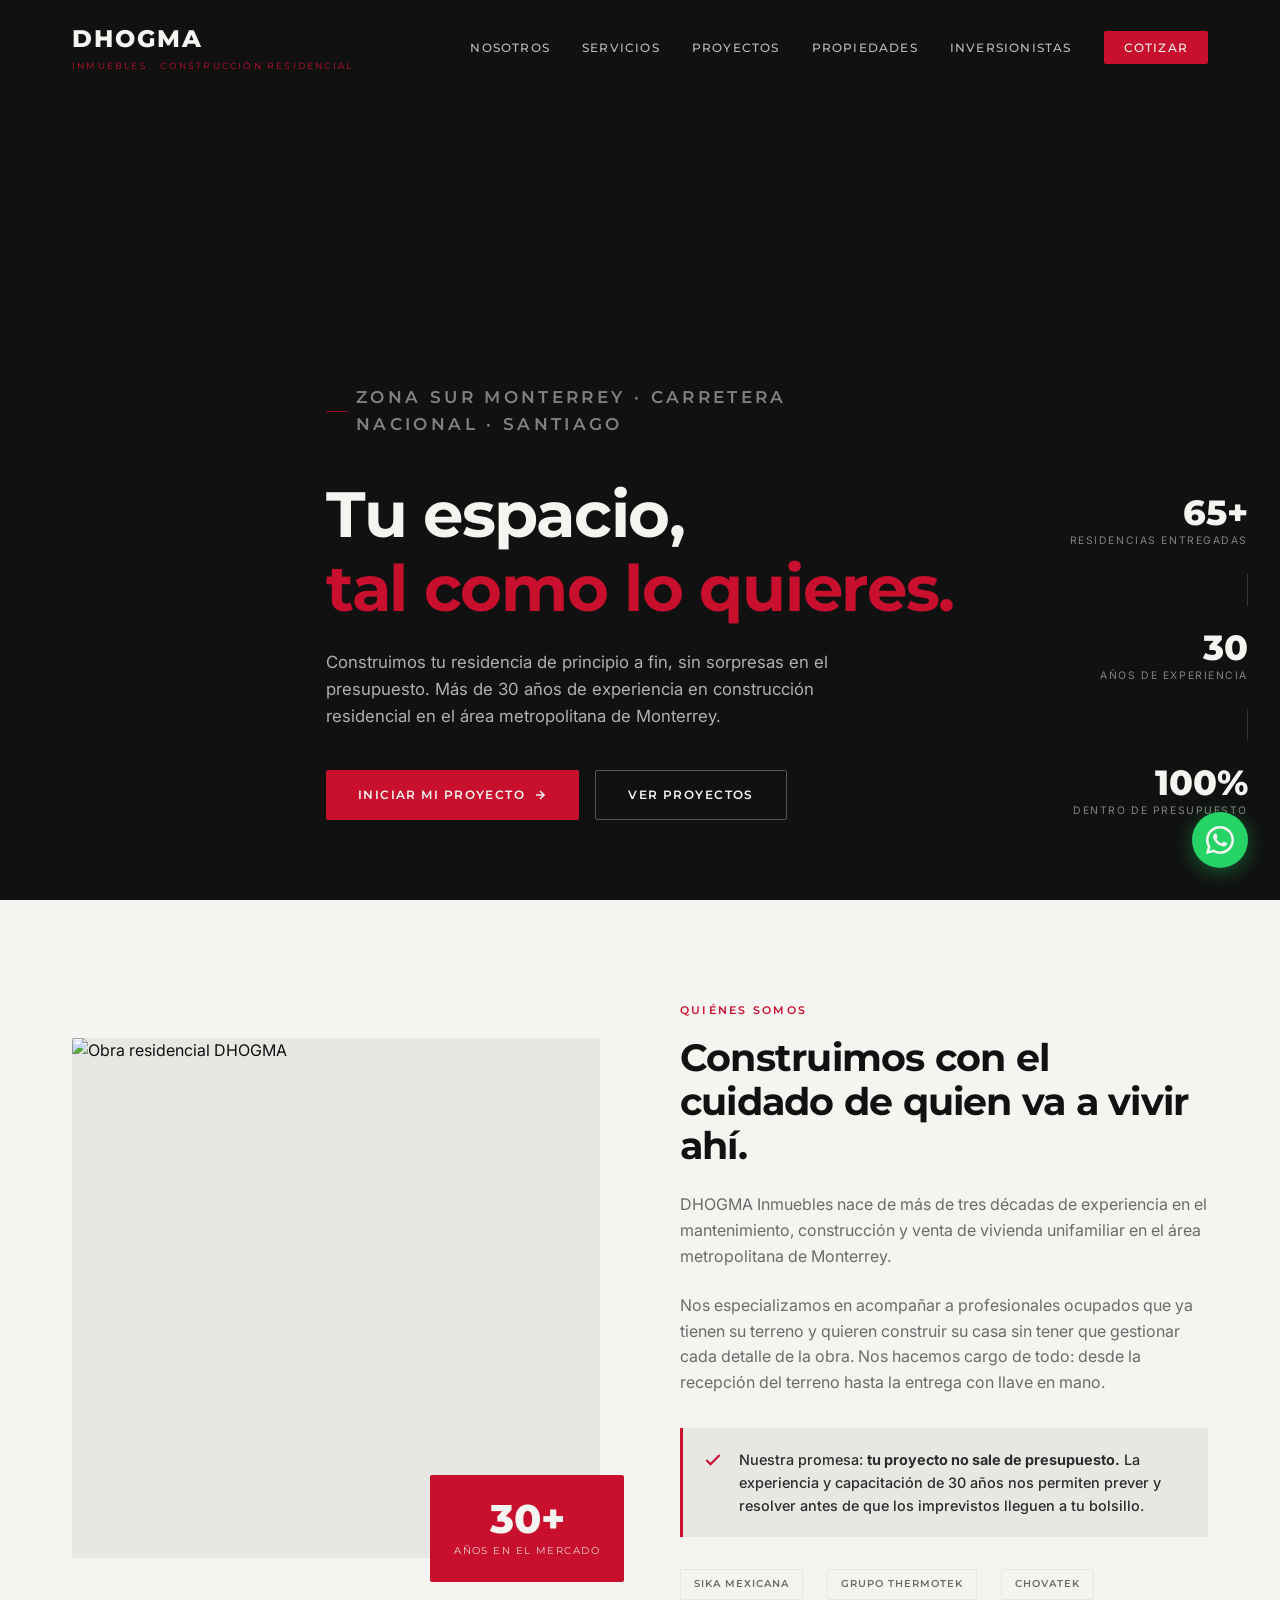
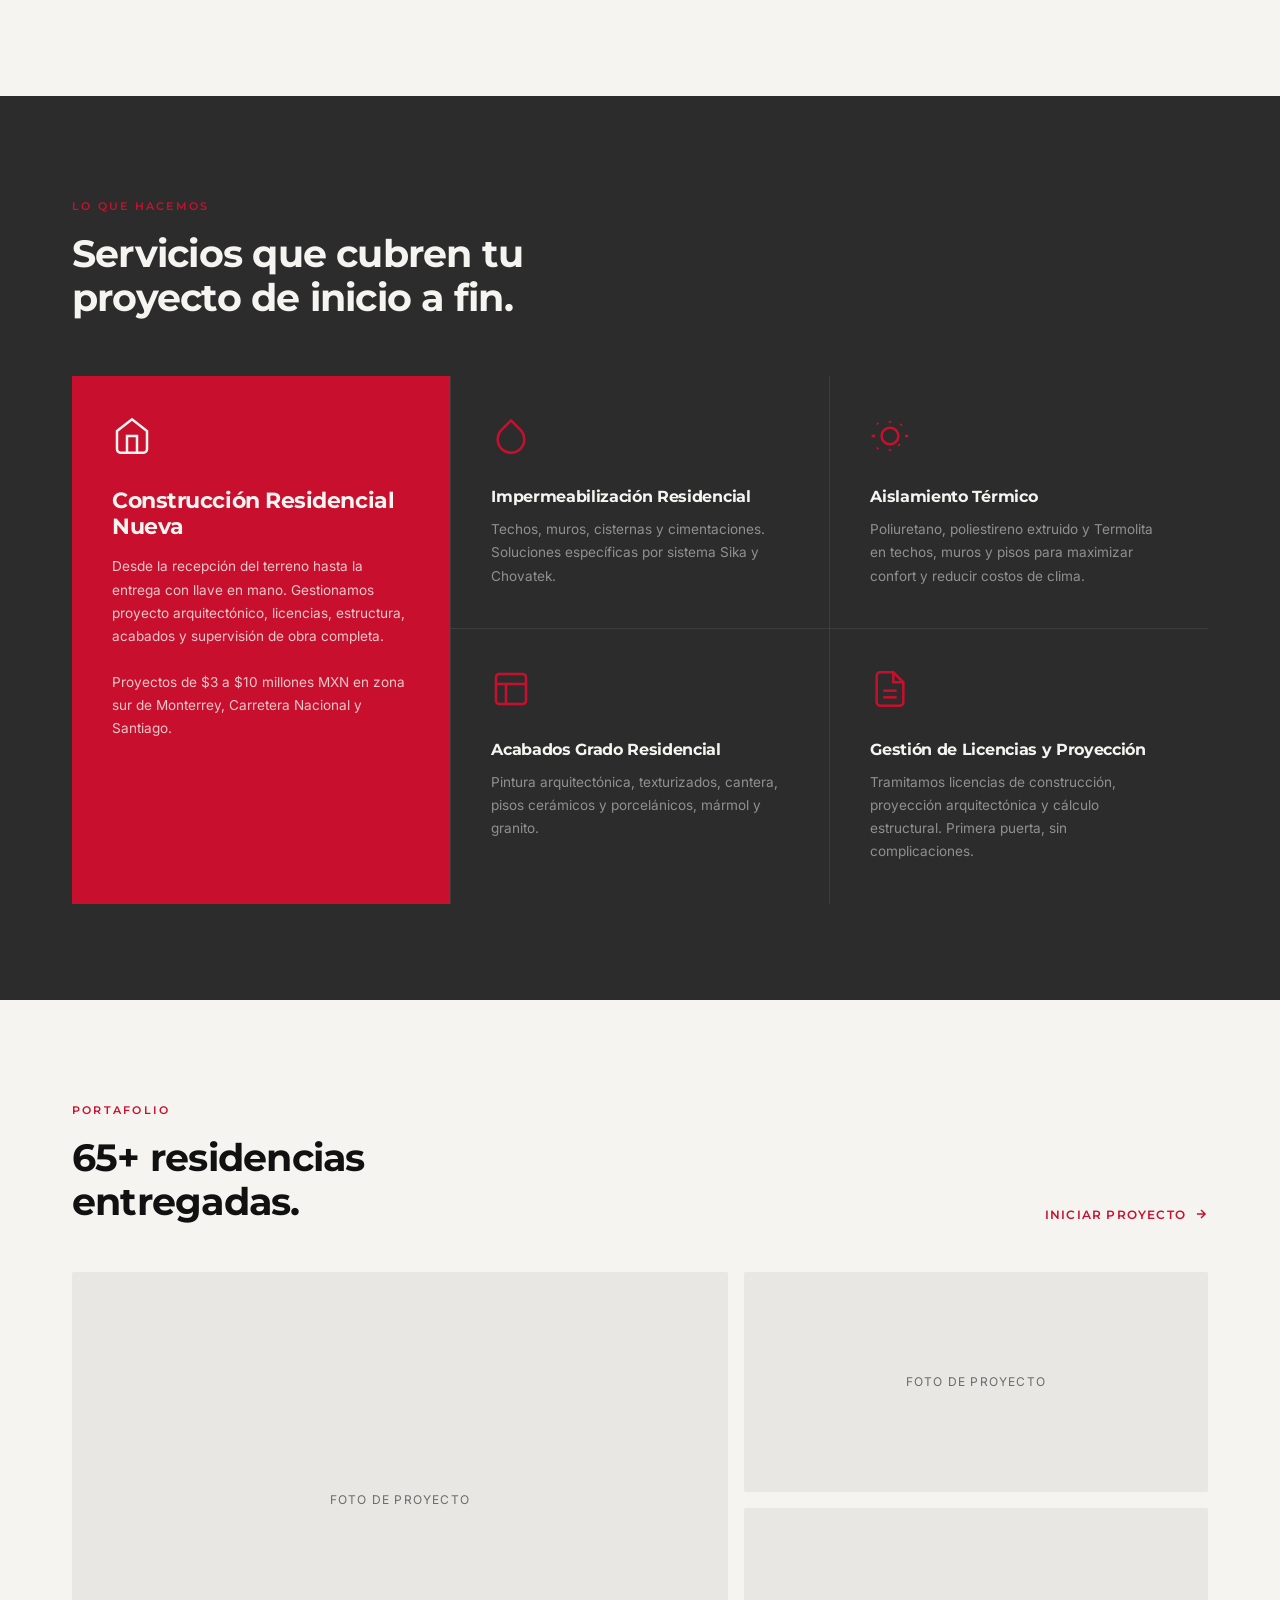
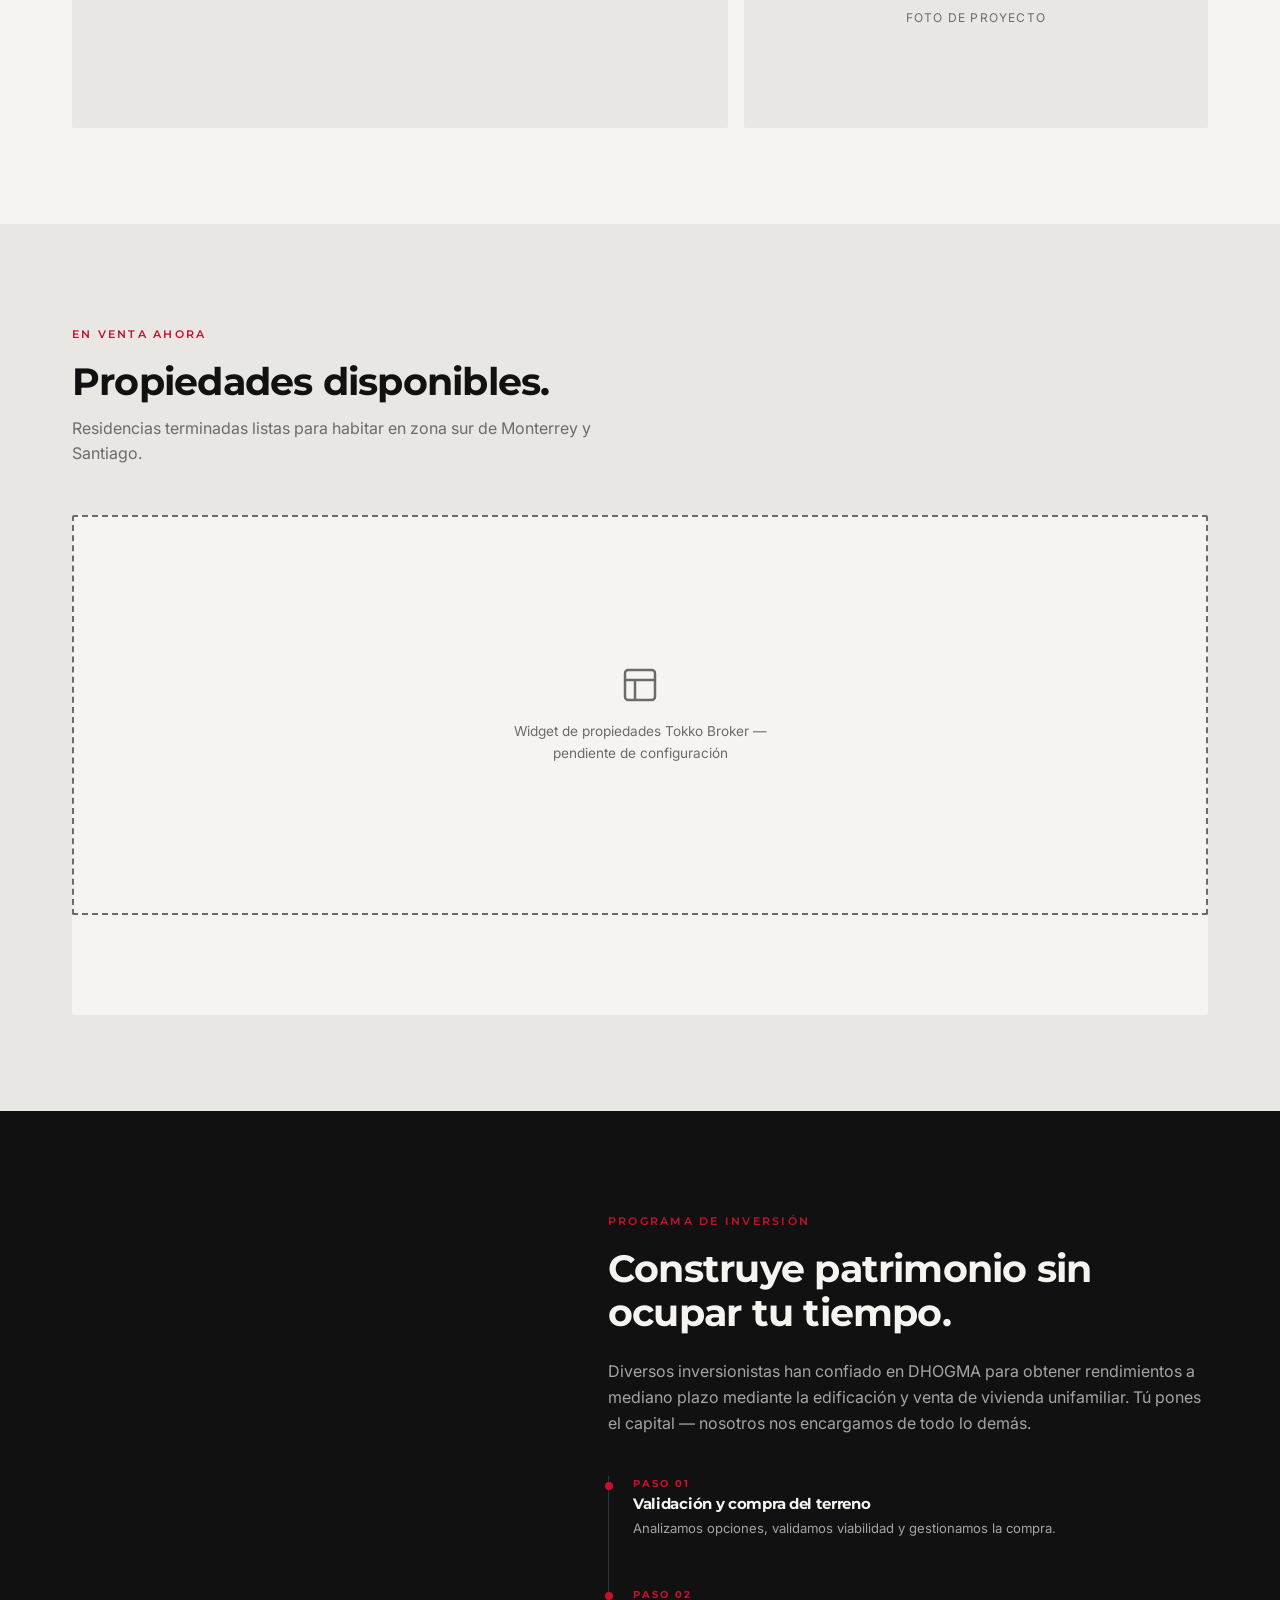
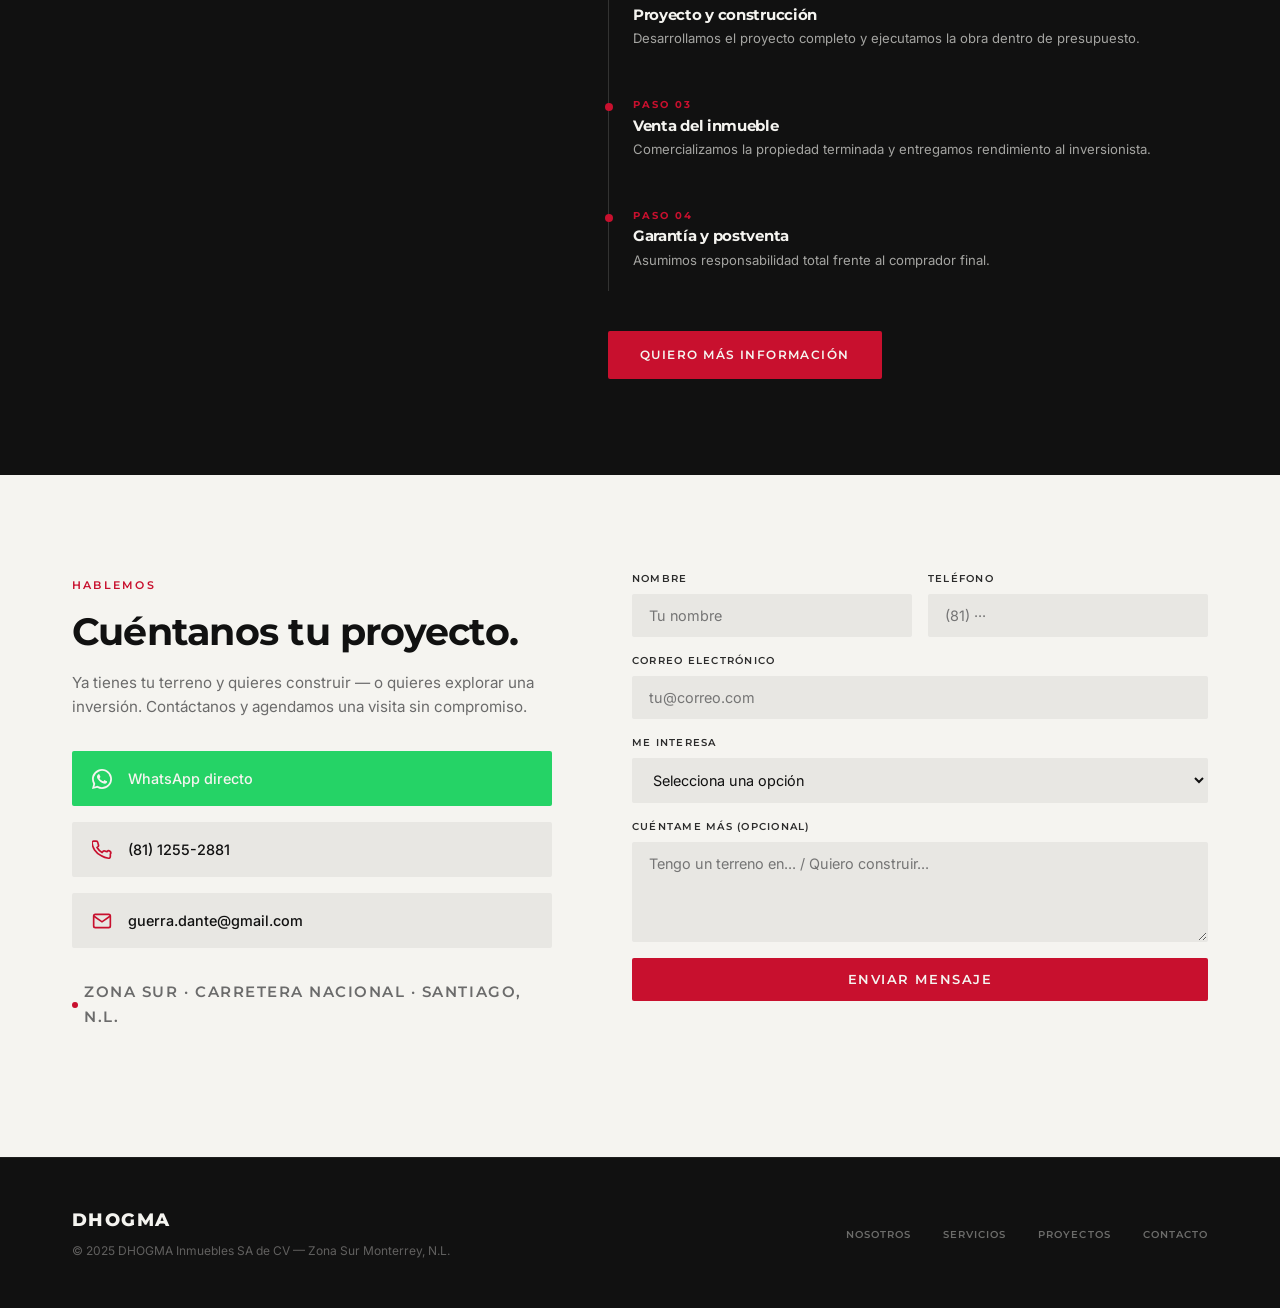
==== commit a0b6a9b0: "Update contact info: phone, email, Web3Forms key" ====
--- a/index.html
+++ b/index.html
@@ -374,7 +374,7 @@
 
           <div class="contacto-links">
             <a
-              href="https://wa.me/528110000000?text=Hola%2C%20me%20interesa%20conocer%20más%20sobre%20sus%20servicios%20de%20construcción"
+              href="https://wa.me/528112552881?text=Hola%2C%20me%20interesa%20conocer%20más%20sobre%20sus%20servicios%20de%20construcción"
               class="contacto-link whatsapp"
               target="_blank"
               rel="noopener"
@@ -386,18 +386,18 @@
               WhatsApp directo
             </a>
 
-            <a href="tel:+528110000000" class="contacto-link">
+            <a href="tel:+528112552881" class="contacto-link">
               <svg viewBox="0 0 24 24" fill="none" stroke="currentColor" stroke-width="2">
                 <path d="M22 16.92v3a2 2 0 01-2.18 2 19.79 19.79 0 01-8.63-3.07A19.5 19.5 0 013.09 12a19.79 19.79 0 01-3.07-8.67A2 2 0 012 1.28h3a2 2 0 012 1.72 12.84 12.84 0 00.7 2.81 2 2 0 01-.45 2.11L6.09 9a16 16 0 006 6l1.08-1.26a2 2 0 012.11-.45 12.84 12.84 0 002.81.7A2 2 0 0122 16.92z"/>
               </svg>
-              (81) 1000-0000
+              (81) 1255-2881
             </a>
 
-            <a href="mailto:info@dhogma.com" class="contacto-link">
+            <a href="mailto:guerra.dante@gmail.com" class="contacto-link">
               <svg viewBox="0 0 24 24" fill="none" stroke="currentColor" stroke-width="2">
                 <path d="M4 4h16c1.1 0 2 .9 2 2v12c0 1.1-.9 2-2 2H4c-1.1 0-2-.9-2-2V6c0-1.1.9-2 2-2z"/><polyline points="22,6 12,13 2,6"/>
               </svg>
-              info@dhogma.com
+              guerra.dante@gmail.com
             </a>
           </div>
 
@@ -407,7 +407,7 @@
         <div class="fade-in">
           <form id="contact-form" class="contacto-form">
             <!-- Web3Forms access key — reemplazar con tu key real de web3forms.com -->
-            <input type="hidden" name="access_key" value="TU_WEB3FORMS_KEY_AQUI" />
+            <input type="hidden" name="access_key" value="38900e3b-1f6e-40e1-84eb-8e7196d58158" />
             <input type="hidden" name="subject" value="Nuevo contacto desde dhogma.com" />
             <input type="hidden" name="redirect" value="false" />
             <input type="checkbox" name="botcheck" style="display:none" />
@@ -486,7 +486,7 @@
        WHATSAPP FLOAT
   ══════════════════════════════════════════ -->
   <a
-    href="https://wa.me/528110000000?text=Hola%2C%20me%20interesa%20conocer%20más%20sobre%20sus%20servicios%20de%20construcción"
+    href="https://wa.me/528112552881?text=Hola%2C%20me%20interesa%20conocer%20más%20sobre%20sus%20servicios%20de%20construcción"
     class="wa-float"
     target="_blank"
     rel="noopener"
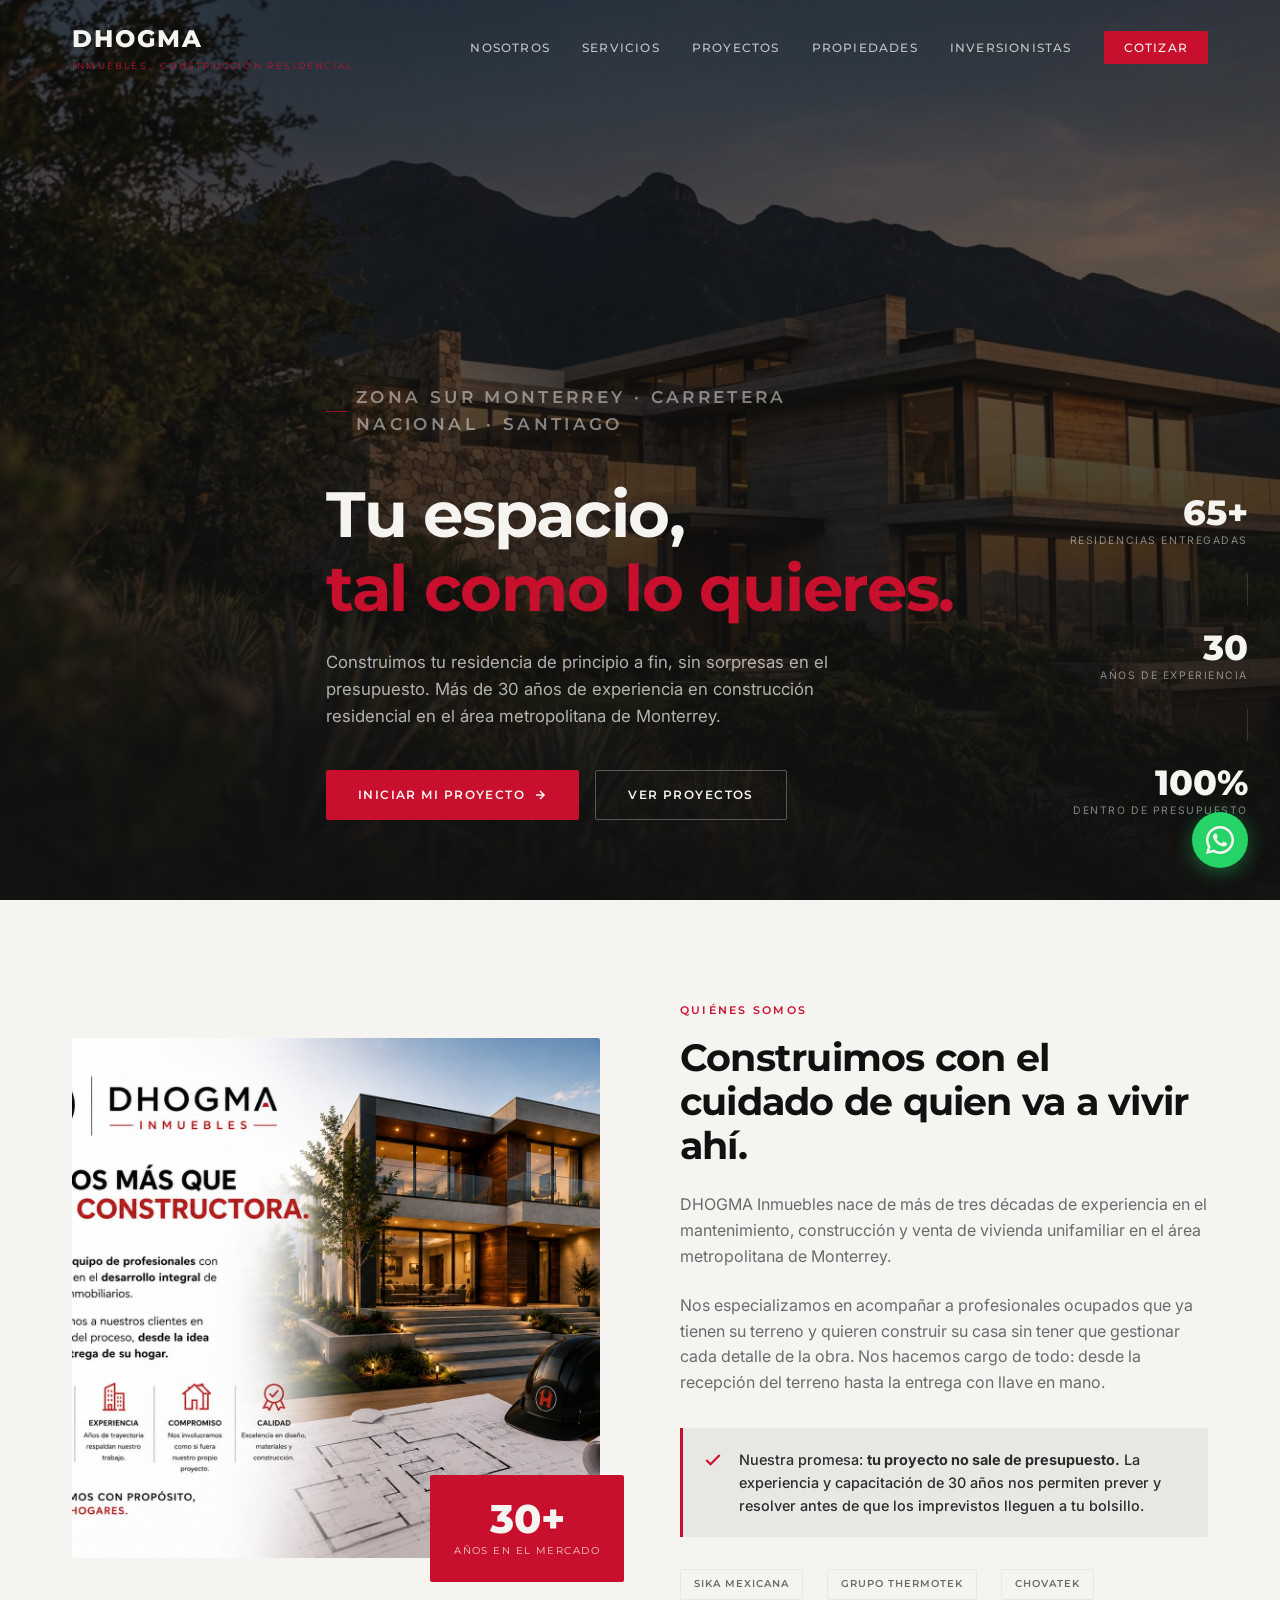
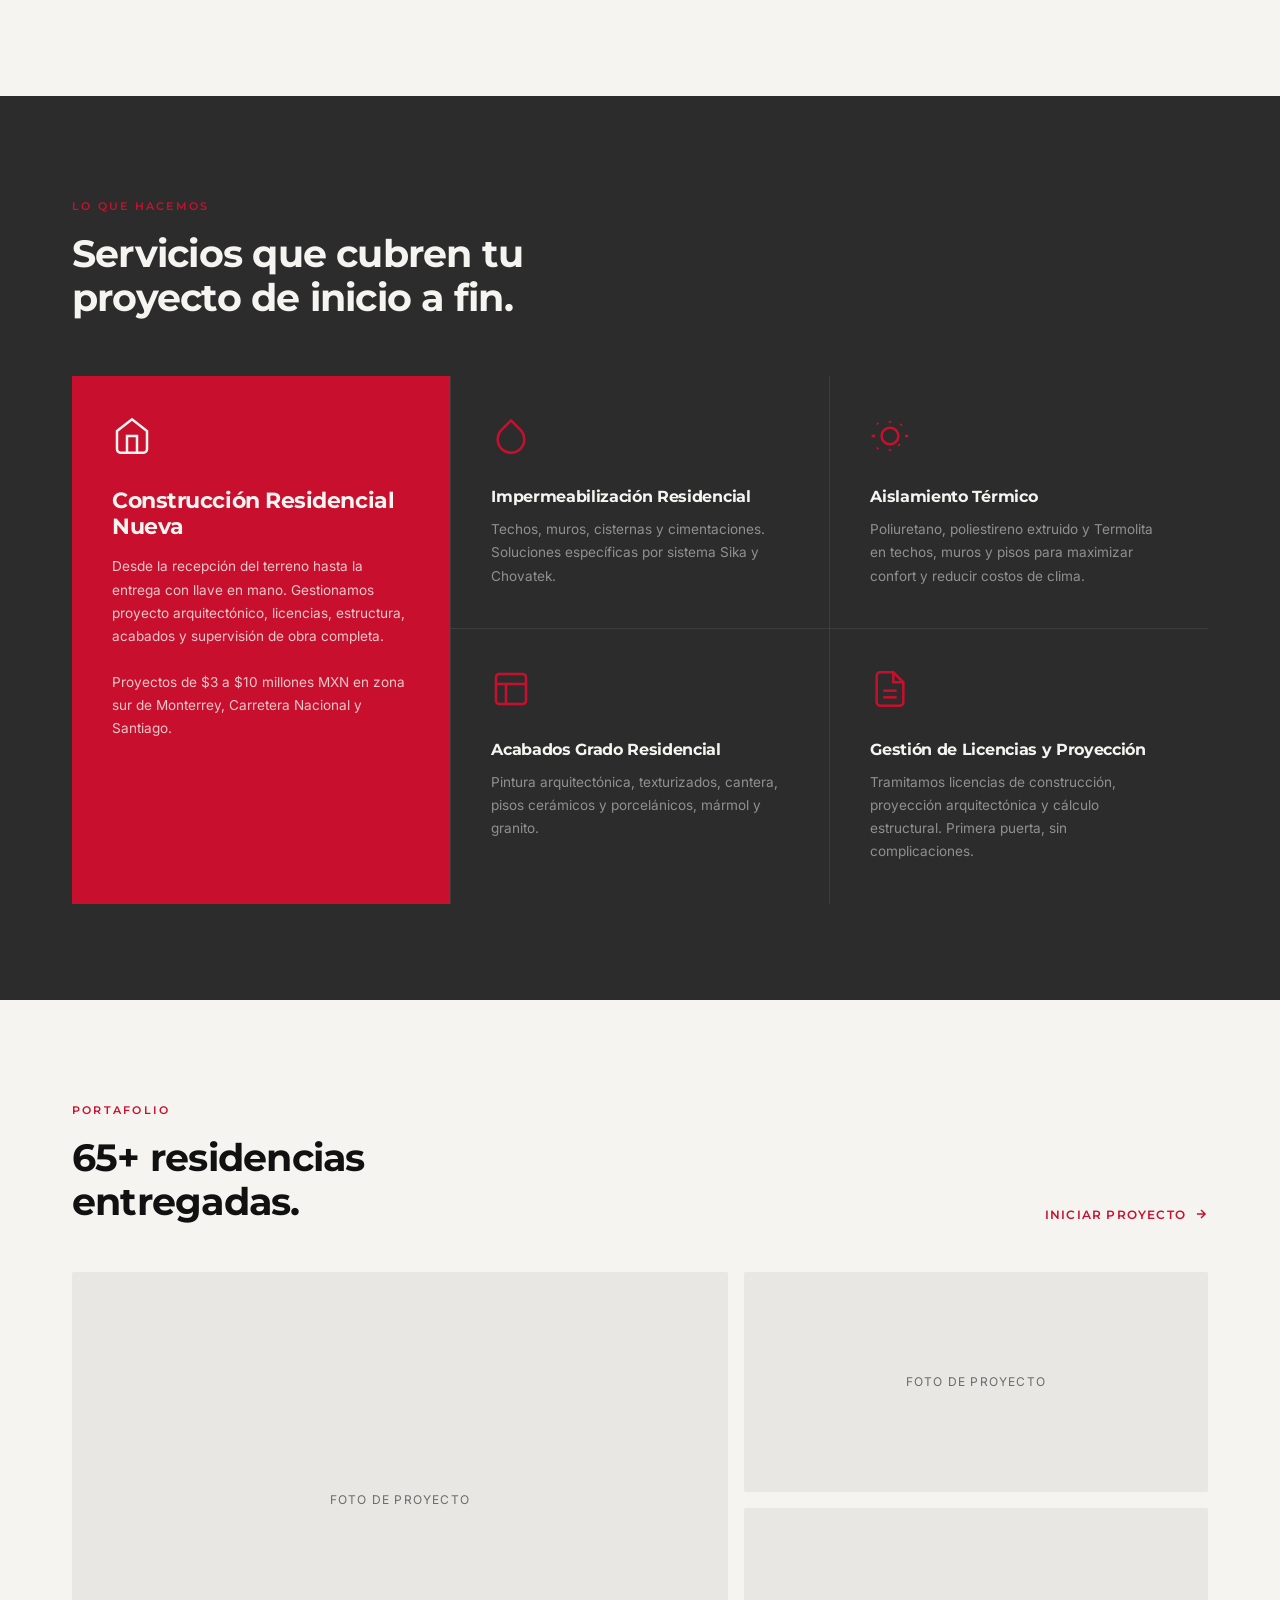
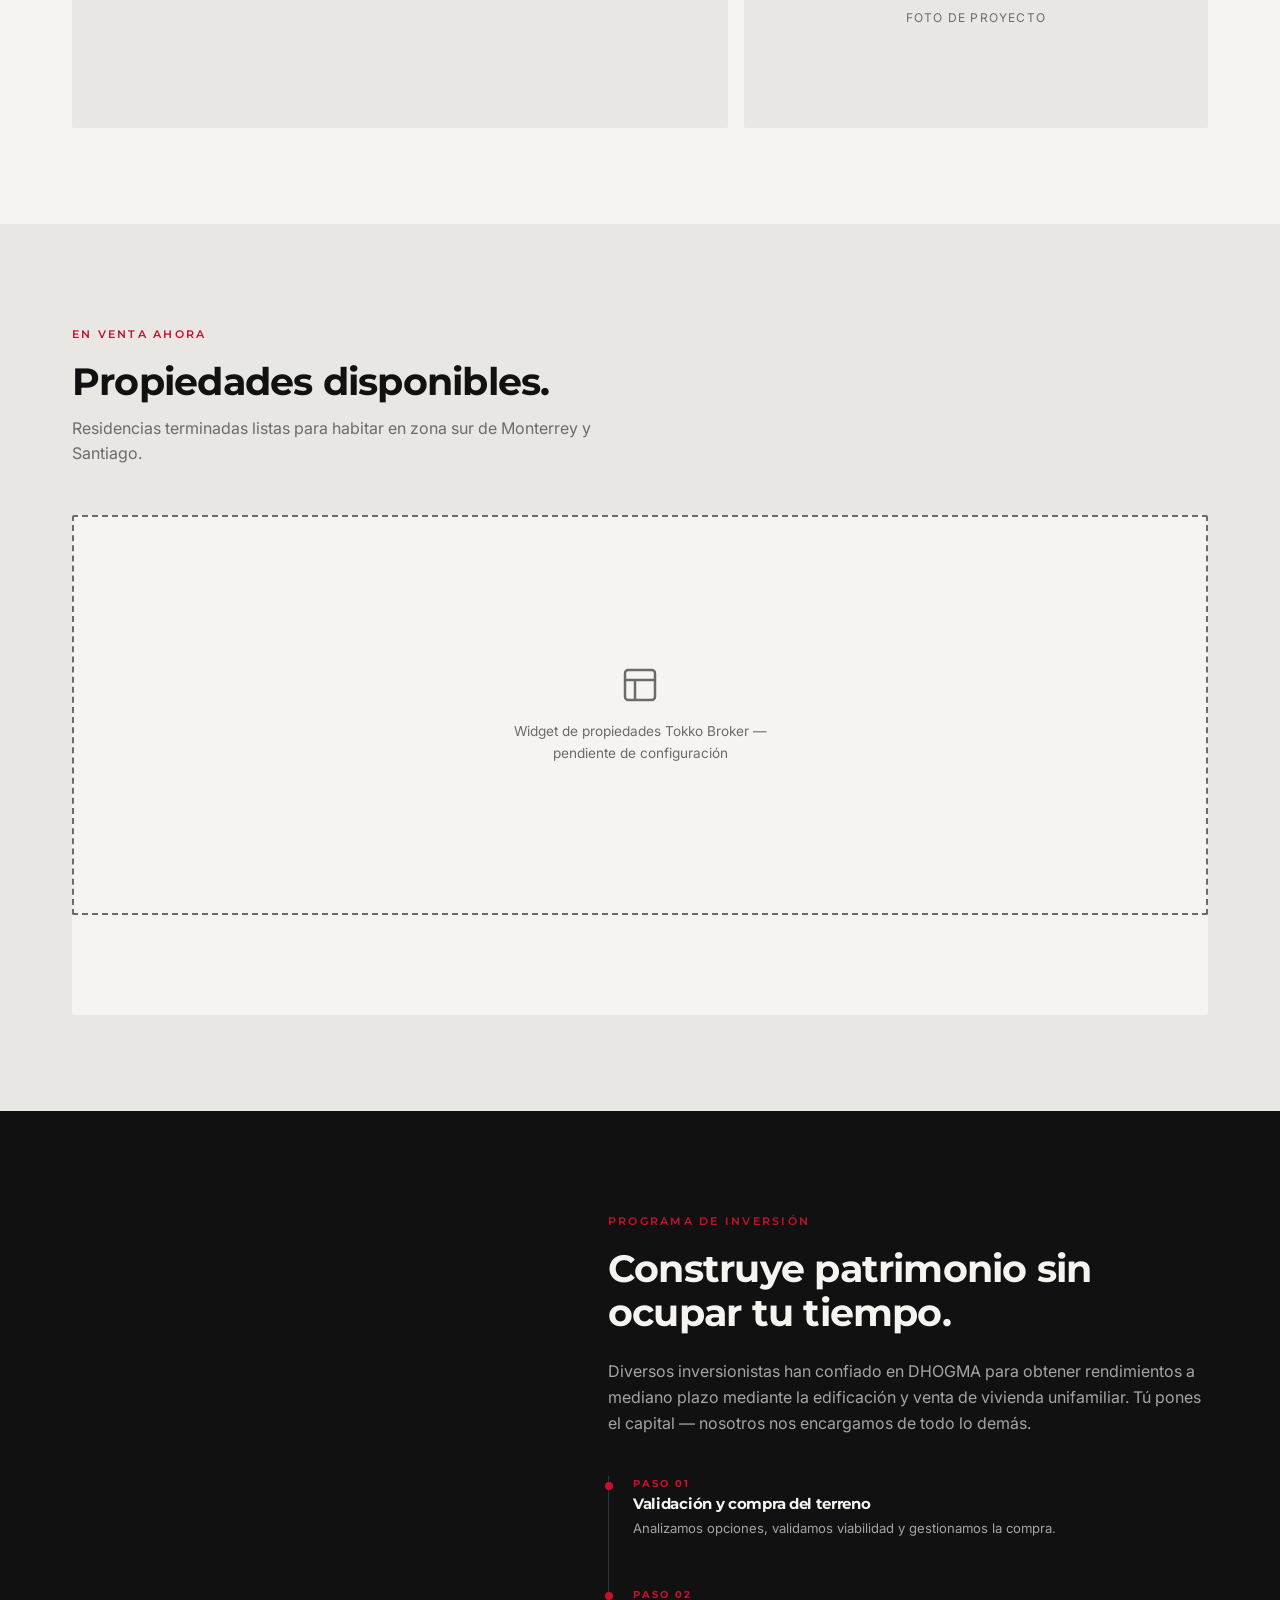
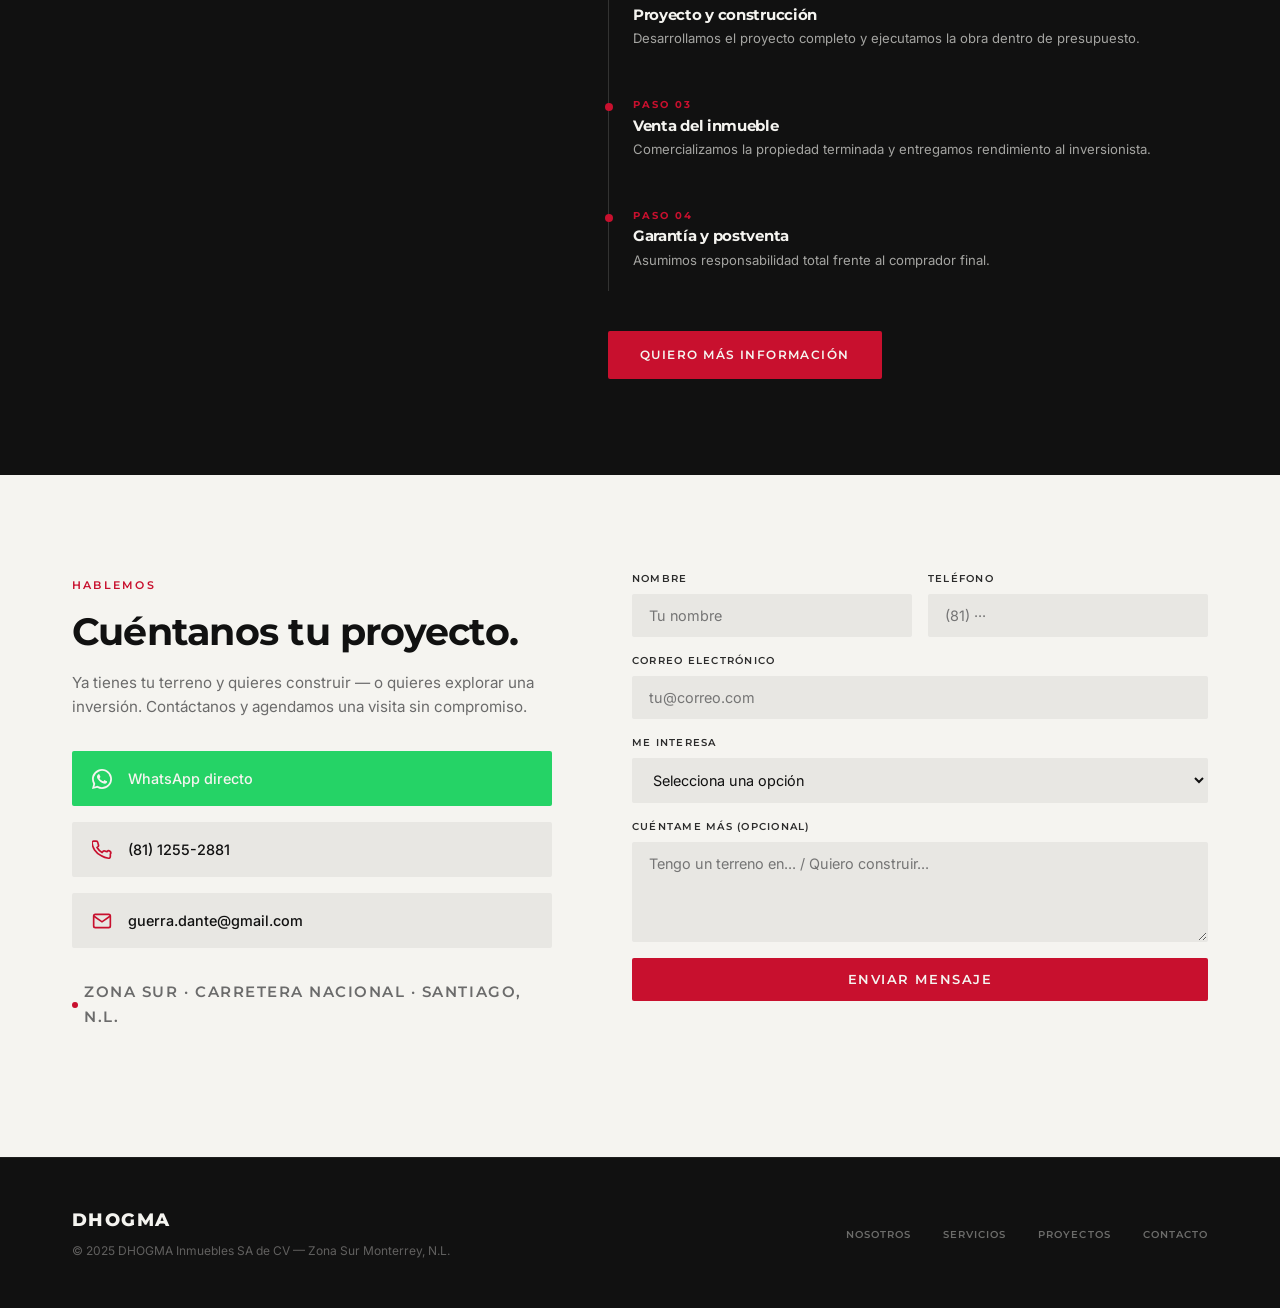
==== commit 426ac2ce: "Add hero and nosotros images" ====
--- a/index.html
+++ b/index.html
@@ -115,9 +115,8 @@
         <div class="nosotros-image fade-in">
           <!-- Reemplazar con foto real de obra -->
           <img
-            src="assets/images/nosotros.jpg"
+            src="assets/images/nosotros.jpeg"
             alt="Obra residencial DHOGMA"
-            onerror="this.style.background='#E8E7E3'; this.style.minHeight='520px'; this.removeAttribute('src');"
           />
           <div class="nosotros-image-badge">
             <div class="num">30+</div>
